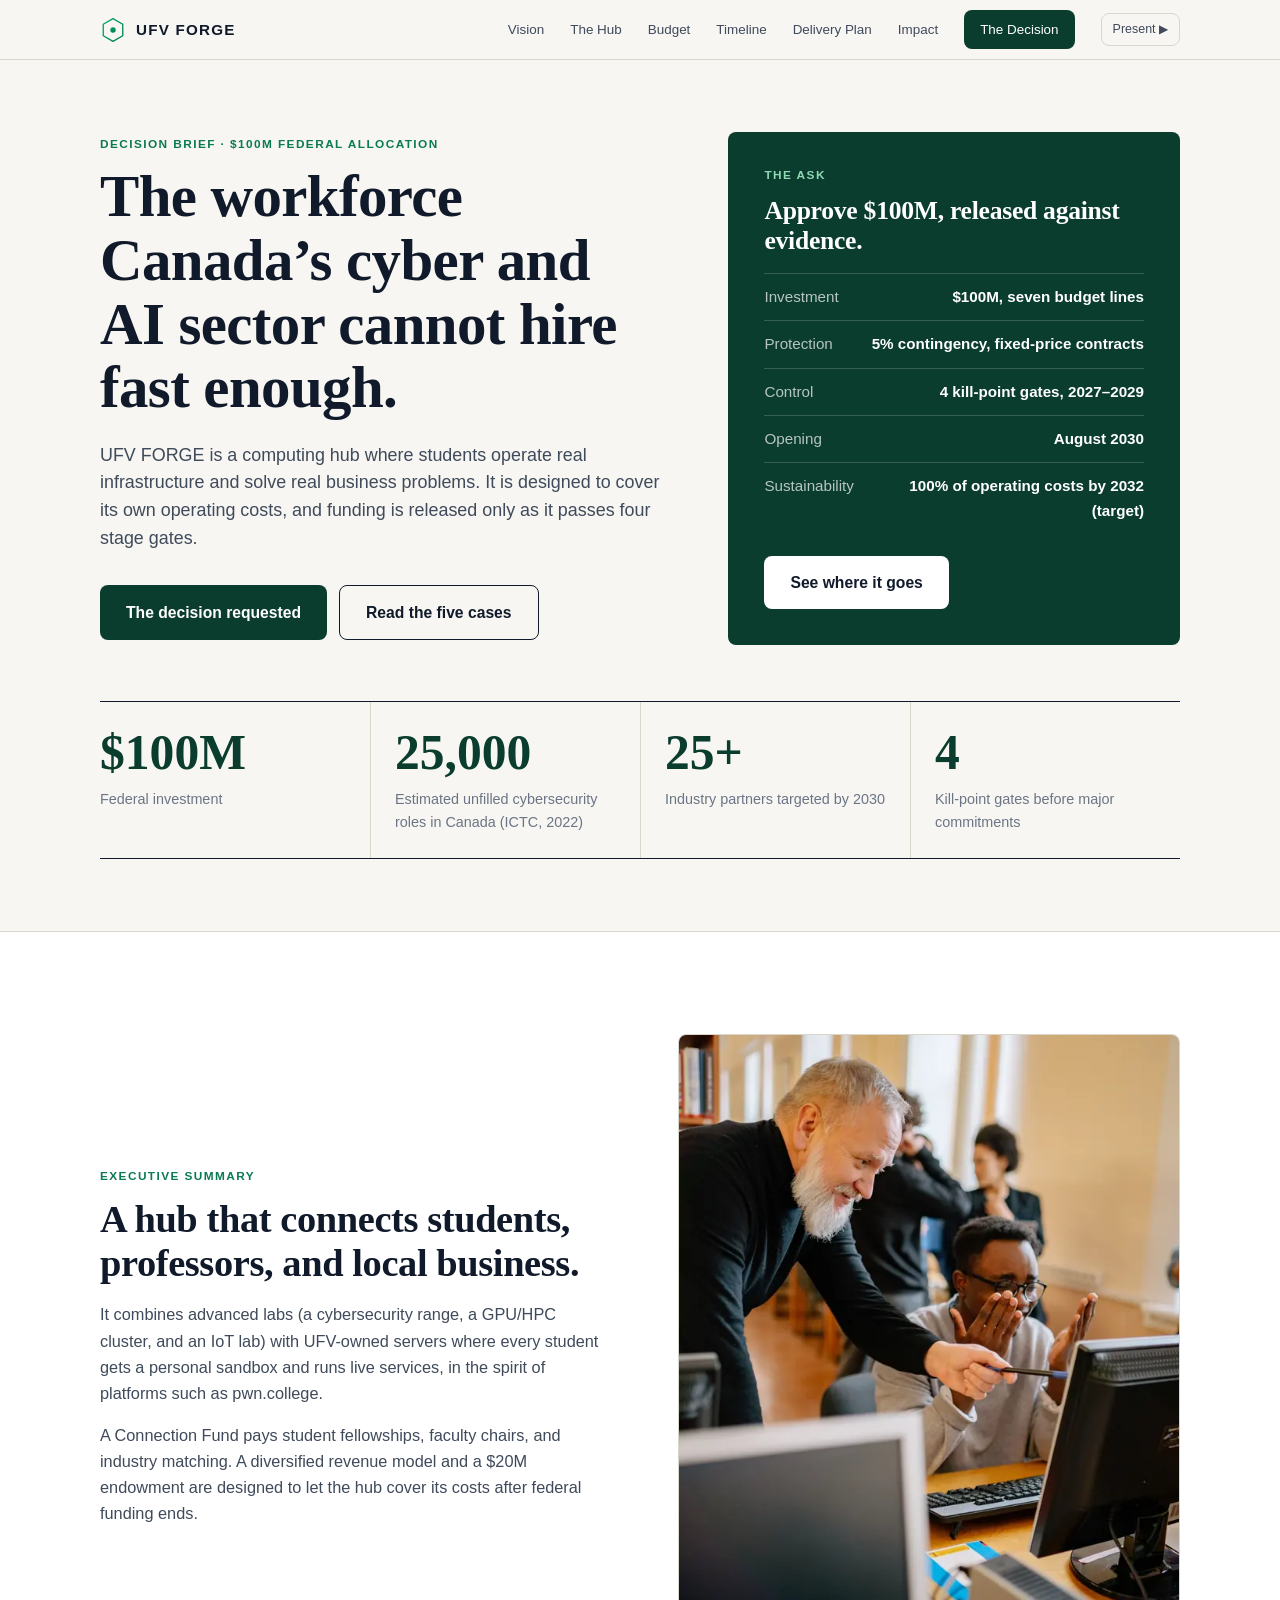
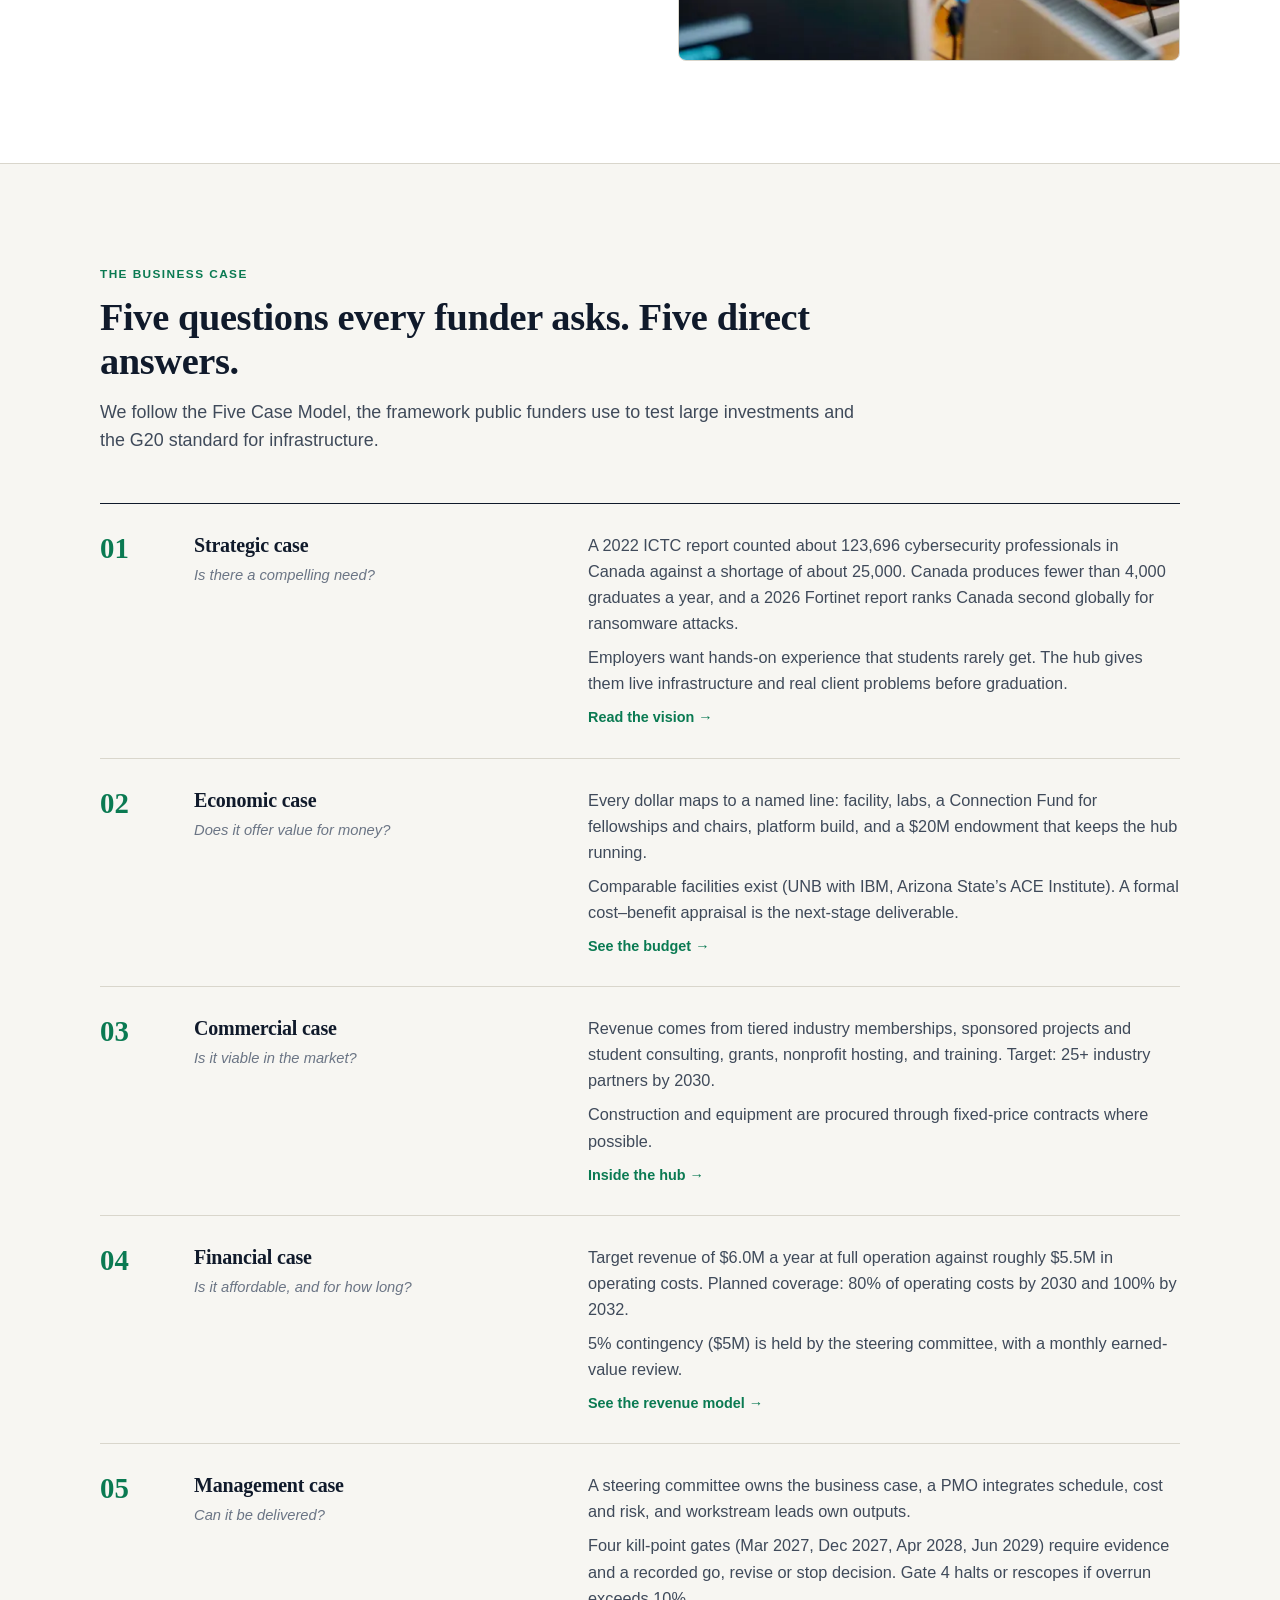
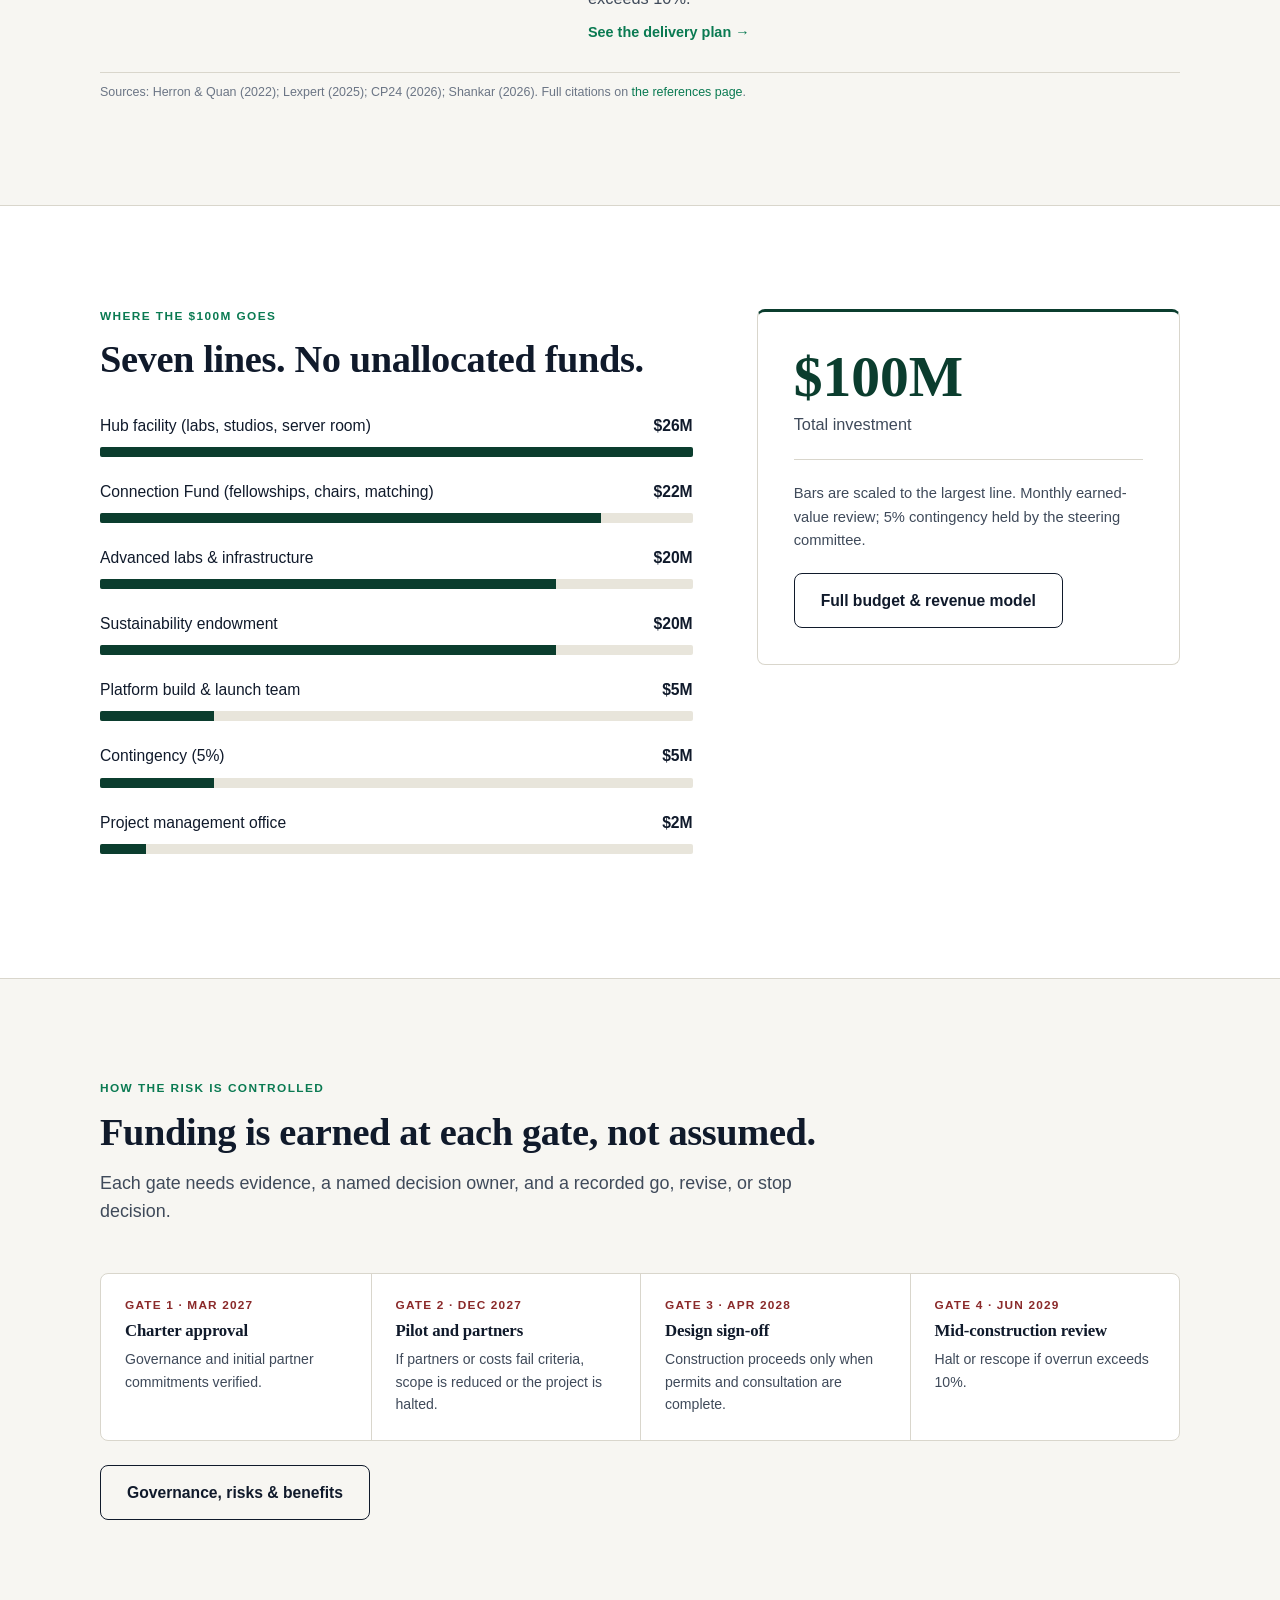
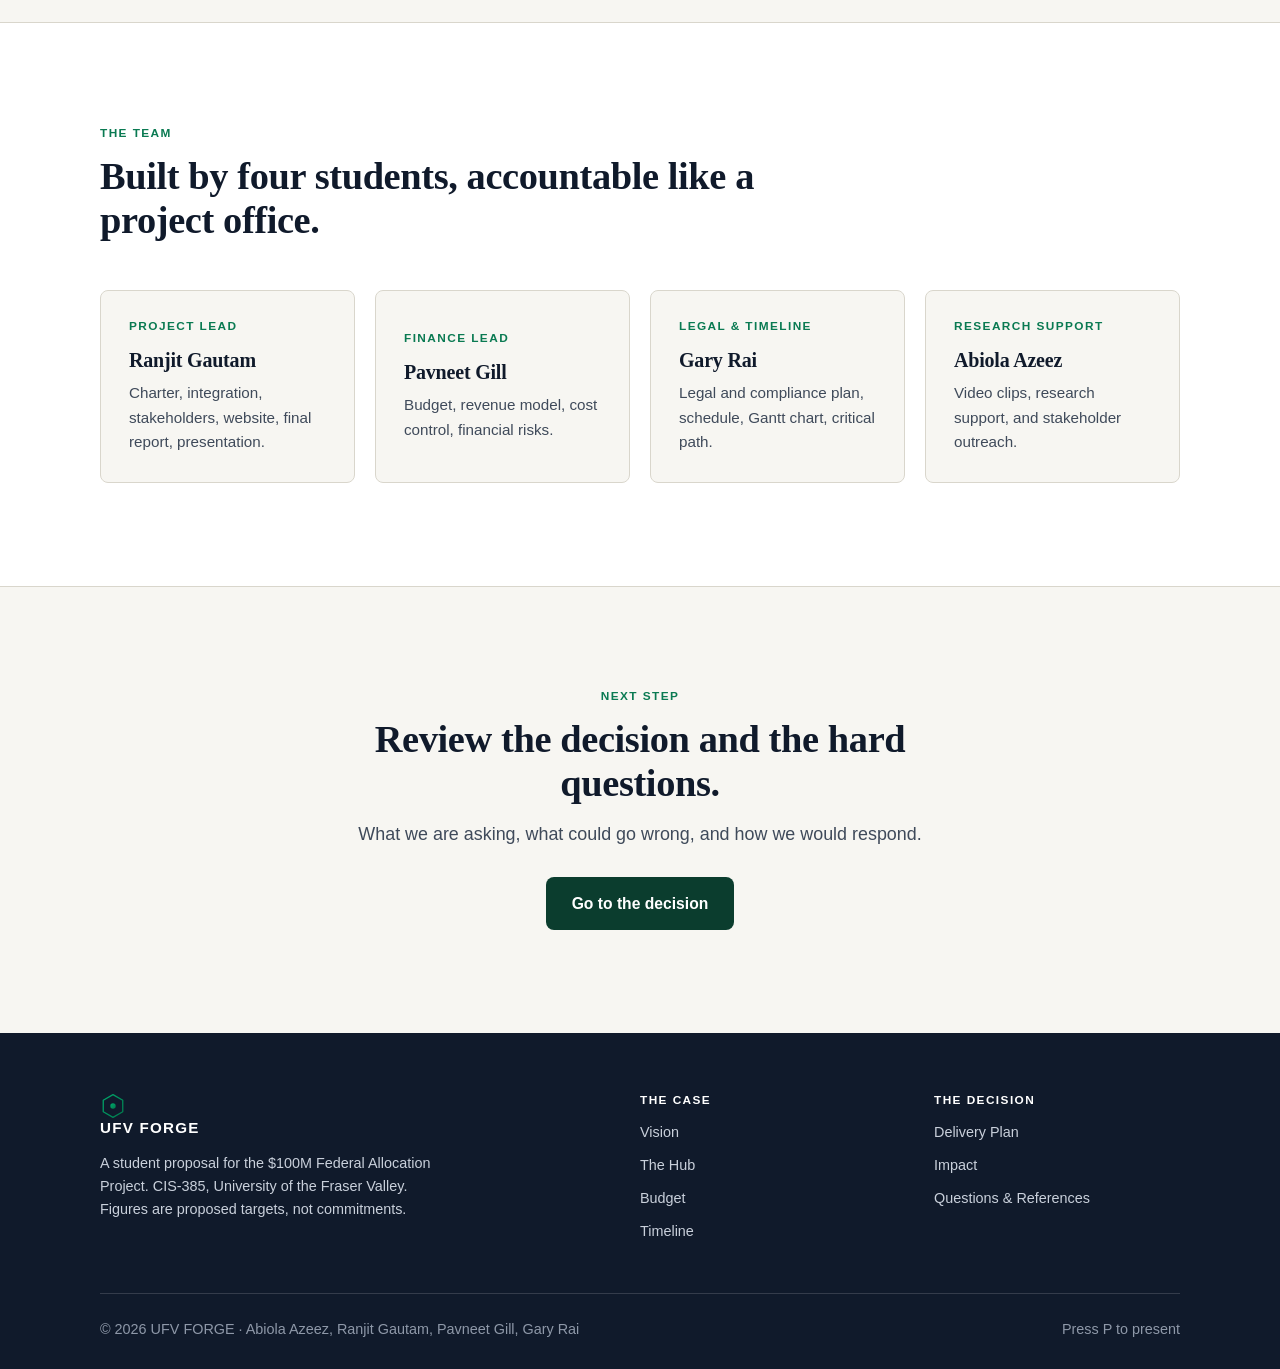
==== index.html @ eca459f6 "Initial commit" ====
<!DOCTYPE html>
<html lang="en">
<head>
  <meta charset="UTF-8" />
  <meta name="viewport" content="width=device-width, initial-scale=1.0" />
  <title>UFV FORGE — A $100M Self-Sustaining Computing Hub</title>
  <meta name="description" content="Decision brief: a $100M self-sustaining computing hub linking students, professors, and business, released against four stage gates." />
  <meta name="theme-color" content="#0b3d2e" />
  <meta property="og:type" content="website" /><meta property="og:title" content="UFV FORGE — A $100M Self-Sustaining Computing Hub" /><meta property="og:description" content="Decision brief: a $100M self-sustaining computing hub linking students, professors, and business, released against four stage gates." />
  <link rel="icon" href="assets/logo.svg" type="image/svg+xml" />
  <noscript><style>.reveal{opacity:1!important;transform:none!important}</style></noscript>
  <link rel="stylesheet" href="assets/styles.css" />
</head>
<body>
  <a class="skip-link" href="#main">Skip to content</a>
  <header class="site-nav">
    <div class="container">
      <a class="brand" href="index.html"><img src="assets/logo.svg" alt="" width="26" height="26" /> UFV FORGE</a>
      <button class="menu-toggle" type="button" aria-label="Open navigation menu" aria-controls="primary-navigation" aria-expanded="false"><span aria-hidden="true">☰</span></button>
      <nav class="nav-links" id="primary-navigation" aria-label="Primary navigation"><a href="vision.html">Vision</a><a href="hub.html">The Hub</a><a href="budget.html">Budget</a><a href="timeline.html">Timeline</a><a href="delivery.html">Delivery Plan</a><a href="impact.html">Impact</a><a href="why.html" class="nav-cta">The Decision</a></nav>
    </div>
  </header>

  <main id="main">
    <section class="hero">
      <div class="container">
        <div class="hero-grid">
          <div class="hero-text reveal">
            <span class="eyebrow">Decision brief · $100M Federal Allocation</span>
            <h1>The workforce Canada’s cyber and AI sector cannot hire fast enough.</h1>
            <p class="lead">UFV FORGE is a computing hub where students operate real infrastructure and solve real business problems. It is designed to cover its own operating costs, and funding is released only as it passes four stage gates.</p>
            <div class="hero-actions"><a href="why.html" class="btn btn-primary">The decision requested</a><a href="#cases" class="btn btn-secondary">Read the five cases</a></div>
          </div>
          <aside class="decision reveal" aria-label="Decision summary">
            <span class="eyebrow">The ask</span>
            <h2>Approve $100M, released against evidence.</h2>
            <dl>
              <div><dt>Investment</dt><dd>$100M, seven budget lines</dd></div>
              <div><dt>Protection</dt><dd>5% contingency, fixed-price contracts</dd></div>
              <div><dt>Control</dt><dd>4 kill-point gates, 2027–2029</dd></div>
              <div><dt>Opening</dt><dd>August 2030</dd></div>
              <div><dt>Sustainability</dt><dd>100% of operating costs by 2032 (target)</dd></div>
            </dl>
            <a href="budget.html" class="btn" style="background:#fff;color:var(--ink)">See where it goes</a>
          </aside>
        </div>
        <div class="figures reveal">
          <div class="fig-item"><b class="fig"><span>$</span><span data-count="100">0</span><span>M</span></b><p>Federal investment</p></div>
          <div class="fig-item"><b class="fig"><span data-count="25">0</span><span>,000</span></b><p>Estimated unfilled cybersecurity roles in Canada (ICTC, 2022)</p></div>
          <div class="fig-item"><b class="fig"><span data-count="25">0</span><span>+</span></b><p>Industry partners targeted by 2030</p></div>
          <div class="fig-item"><b class="fig"><span data-count="4">0</span></b><p>Kill-point gates before major commitments</p></div>
        </div>
      </div>
    </section>

    <section class="section section-alt">
      <div class="container">
        <div class="editorial-split">
          <div class="editorial-text reveal">
            <span class="eyebrow">Executive summary</span>
            <h2>A hub that connects students, professors, and local business.</h2>
            <p>It combines advanced labs (a cybersecurity range, a GPU/HPC cluster, and an IoT lab) with UFV-owned servers where every student gets a personal sandbox and runs live services, in the spirit of platforms such as pwn.college.</p>
            <p>A Connection Fund pays student fellowships, faculty chairs, and industry matching. A diversified revenue model and a $20M endowment are designed to let the hub cover its costs after federal funding ends.</p>
          </div>
          <figure class="editorial-img reveal"><img src="assets/img/hero.jpg" srcset="assets/img/hero-640.webp 640w, assets/img/hero-1200.webp 1200w" sizes="(max-width: 900px) 100vw, 520px" width="1200" height="1800" decoding="async" fetchpriority="high" alt="Professor helping a student at a computer" /></figure>
        </div>
      </div>
    </section>

    <section class="section" id="cases">
      <div class="container">
        <div class="section-header reveal"><span class="eyebrow">The business case</span><h2>Five questions every funder asks. Five direct answers.</h2>
          <p class="lead">We follow the Five Case Model, the framework public funders use to test large investments and the G20 standard for infrastructure.</p></div>
        <div class="cases"><div class="case reveal"><div class="case-n">01</div><div><h3>Strategic case</h3><p class="q">Is there a compelling need?</p></div><div><p>A 2022 ICTC report counted about 123,696 cybersecurity professionals in Canada against a shortage of about 25,000. Canada produces fewer than 4,000 graduates a year, and a 2026 Fortinet report ranks Canada second globally for ransomware attacks.</p><p>Employers want hands-on experience that students rarely get. The hub gives them live infrastructure and real client problems before graduation.</p><a class="more" href="vision.html">Read the vision →</a></div></div><div class="case reveal"><div class="case-n">02</div><div><h3>Economic case</h3><p class="q">Does it offer value for money?</p></div><div><p>Every dollar maps to a named line: facility, labs, a Connection Fund for fellowships and chairs, platform build, and a $20M endowment that keeps the hub running.</p><p>Comparable facilities exist (UNB with IBM, Arizona State’s ACE Institute). A formal cost–benefit appraisal is the next-stage deliverable.</p><a class="more" href="budget.html">See the budget →</a></div></div><div class="case reveal"><div class="case-n">03</div><div><h3>Commercial case</h3><p class="q">Is it viable in the market?</p></div><div><p>Revenue comes from tiered industry memberships, sponsored projects and student consulting, grants, nonprofit hosting, and training. Target: 25+ industry partners by 2030.</p><p>Construction and equipment are procured through fixed-price contracts where possible.</p><a class="more" href="hub.html">Inside the hub →</a></div></div><div class="case reveal"><div class="case-n">04</div><div><h3>Financial case</h3><p class="q">Is it affordable, and for how long?</p></div><div><p>Target revenue of $6.0M a year at full operation against roughly $5.5M in operating costs. Planned coverage: 80% of operating costs by 2030 and 100% by 2032.</p><p>5% contingency ($5M) is held by the steering committee, with a monthly earned-value review.</p><a class="more" href="budget.html#revenue">See the revenue model →</a></div></div><div class="case reveal"><div class="case-n">05</div><div><h3>Management case</h3><p class="q">Can it be delivered?</p></div><div><p>A steering committee owns the business case, a PMO integrates schedule, cost and risk, and workstream leads own outputs.</p><p>Four kill-point gates (Mar 2027, Dec 2027, Apr 2028, Jun 2029) require evidence and a recorded go, revise or stop decision. Gate 4 halts or rescopes if overrun exceeds 10%.</p><a class="more" href="delivery.html">See the delivery plan →</a></div></div></div>
        <p class="src reveal">Sources: Herron &amp; Quan (2022); Lexpert (2025); CP24 (2026); Shankar (2026). Full citations on <a href="why.html#references">the references page</a>.</p>
      </div>
    </section>

    <section class="section section-alt" id="money">
      <div class="container">
        <div class="budget-layout">
          <div><div class="section-header reveal" style="margin-bottom:32px"><span class="eyebrow">Where the $100M goes</span><h2>Seven lines. No unallocated funds.</h2></div><div class="budget-row reveal"><div class="budget-label"><span>Hub facility (labs, studios, server room)</span><span>$26M</span></div><div class="bar-track" aria-hidden="true"><span class="bar-fill" data-val="26"></span></div></div><div class="budget-row reveal"><div class="budget-label"><span>Connection Fund (fellowships, chairs, matching)</span><span>$22M</span></div><div class="bar-track" aria-hidden="true"><span class="bar-fill" data-val="22"></span></div></div><div class="budget-row reveal"><div class="budget-label"><span>Advanced labs &amp; infrastructure</span><span>$20M</span></div><div class="bar-track" aria-hidden="true"><span class="bar-fill" data-val="20"></span></div></div><div class="budget-row reveal"><div class="budget-label"><span>Sustainability endowment</span><span>$20M</span></div><div class="bar-track" aria-hidden="true"><span class="bar-fill" data-val="20"></span></div></div><div class="budget-row reveal"><div class="budget-label"><span>Platform build &amp; launch team</span><span>$5M</span></div><div class="bar-track" aria-hidden="true"><span class="bar-fill" data-val="5"></span></div></div><div class="budget-row reveal"><div class="budget-label"><span>Contingency (5%)</span><span>$5M</span></div><div class="bar-track" aria-hidden="true"><span class="bar-fill" data-val="5"></span></div></div><div class="budget-row reveal"><div class="budget-label"><span>Project management office</span><span>$2M</span></div><div class="bar-track" aria-hidden="true"><span class="bar-fill" data-val="2"></span></div></div></div>
          <aside class="budget-total reveal"><h4>$100M</h4><p>Total investment</p><hr style="border:0;border-top:1px solid var(--rule);margin:22px 0"><p style="font-size:.92rem">Bars are scaled to the largest line. Monthly earned-value review; 5% contingency held by the steering committee.</p><a href="budget.html" class="btn btn-secondary" style="margin-top:20px">Full budget &amp; revenue model</a></aside>
        </div>
      </div>
    </section>

    <section class="section">
      <div class="container">
        <div class="section-header reveal"><span class="eyebrow">How the risk is controlled</span><h2>Funding is earned at each gate, not assumed.</h2><p class="lead">Each gate needs evidence, a named decision owner, and a recorded go, revise, or stop decision.</p></div>
        <div class="gates reveal"><div class="gate"><b>Gate 1 · Mar 2027</b><h3>Charter approval</h3><p>Governance and initial partner commitments verified.</p></div><div class="gate"><b>Gate 2 · Dec 2027</b><h3>Pilot and partners</h3><p>If partners or costs fail criteria, scope is reduced or the project is halted.</p></div><div class="gate"><b>Gate 3 · Apr 2028</b><h3>Design sign-off</h3><p>Construction proceeds only when permits and consultation are complete.</p></div><div class="gate"><b>Gate 4 · Jun 2029</b><h3>Mid-construction review</h3><p>Halt or rescope if overrun exceeds 10%.</p></div></div>
        <p style="margin-top:24px" class="reveal"><a href="delivery.html" class="btn btn-secondary">Governance, risks &amp; benefits</a></p>
      </div>
    </section>

    <section class="section section-alt">
      <div class="container">
        <div class="section-header reveal"><span class="eyebrow">The team</span><h2>Built by four students, accountable like a project office.</h2></div>
        <div class="bento-grid team-grid"><div class="bento-card reveal"><div class="bento-text"><span class="bento-tag">Project Lead</span><h3>Ranjit Gautam</h3><p>Charter, integration, stakeholders, website, final report, presentation.</p></div></div><div class="bento-card reveal"><div class="bento-text"><span class="bento-tag">Finance Lead</span><h3>Pavneet Gill</h3><p>Budget, revenue model, cost control, financial risks.</p></div></div><div class="bento-card reveal"><div class="bento-text"><span class="bento-tag">Legal &amp; Timeline</span><h3>Gary Rai</h3><p>Legal and compliance plan, schedule, Gantt chart, critical path.</p></div></div><div class="bento-card reveal"><div class="bento-text"><span class="bento-tag">Research Support</span><h3>Abiola Azeez</h3><p>Video clips, research support, and stakeholder outreach.</p></div></div></div>
      </div>
    </section>

    <section class="section">
      <div class="container reveal" style="text-align:center;max-width:760px">
        <span class="eyebrow">Next step</span><h2>Review the decision and the hard questions.</h2>
        <p class="lead" style="margin:16px 0 28px">What we are asking, what could go wrong, and how we would respond.</p>
        <a href="why.html" class="btn btn-primary">Go to the decision</a>
      </div>
    </section>
  </main>

  <footer class="site-footer" id="site-footer">
    <div class="container">
      <div class="footer-grid">
        <div><a class="brand" href="index.html" style="margin-bottom:16px"><img src="assets/logo.svg" alt="" width="26" height="26" /> UFV FORGE</a>
          <p style="max-width:340px">A student proposal for the $100M Federal Allocation Project. CIS-385, University of the Fraser Valley. Figures are proposed targets, not commitments.</p></div>
        <div><h4>The Case</h4><a href="vision.html">Vision</a><a href="hub.html">The Hub</a><a href="budget.html">Budget</a><a href="timeline.html">Timeline</a></div>
        <div><h4>The Decision</h4><a href="delivery.html">Delivery Plan</a><a href="impact.html">Impact</a><a href="why.html">Questions &amp; References</a></div>
      </div>
      <div class="footer-bottom"><span>© 2026 UFV FORGE · Abiola Azeez, Ranjit Gautam, Pavneet Gill, Gary Rai</span><span>Press P to present</span></div>
    </div>
  </footer>
  <script src="assets/app.js" defer></script>
</body>
</html>
---- assets/styles.css ----
/* UFV FORGE — institutional funder-brief design system */
:root{--paper:#f7f6f2;--card:#fff;--ink:#101a2b;--ink-2:#3f4a5a;--mute:#6b7585;--rule:#d9d6cc;--green:#0b3d2e;--green-2:#0a7a52;--green-hi:#12a06c;--tint:#e9f1ec;--red:#8a2a2a;
--ufv-green-bright:#0a7a52;--ufv-green-tint:#e9f1ec;--ufv-green-dark:#0b3d2e;--bg:var(--paper);--surface:var(--card);--line:var(--rule);--gray:var(--mute);--green-tint:var(--tint);
--serif:"Iowan Old Style","Palatino Linotype",Palatino,"Book Antiqua",Georgia,serif;--sans:-apple-system,BlinkMacSystemFont,"Segoe UI",Roboto,"Helvetica Neue",Arial,sans-serif;
--container:1160px;--nav-h:60px;--r:8px;--ease:cubic-bezier(.25,1,.5,1)}
*,*::before,*::after{box-sizing:border-box;margin:0;padding:0}
html{-webkit-text-size-adjust:100%;scroll-behavior:smooth;scroll-padding-top:calc(var(--nav-h) + 12px)}
body{font-family:var(--sans);background:var(--paper);color:var(--ink);line-height:1.6;font-size:1.02rem;-webkit-font-smoothing:antialiased;overflow-x:hidden}
img{display:block;max-width:100%;height:auto;object-fit:cover}a{color:var(--green-2);text-decoration:none}button{font:inherit;cursor:pointer;border:0;background:none;color:inherit}
.container{max-width:var(--container);margin-inline:auto;padding-inline:clamp(20px,4vw,40px)}
h1,h2,h3{font-family:var(--serif);font-weight:600;color:var(--ink);letter-spacing:-.01em}
h1{font-size:clamp(2.3rem,4.6vw,3.9rem);line-height:1.08}h2{font-size:clamp(1.7rem,3vw,2.4rem);line-height:1.15}h3{font-size:1.25rem;line-height:1.3}
p{color:var(--ink-2)}.lead{font-size:clamp(1.08rem,1.4vw,1.25rem);color:var(--ink-2);line-height:1.55}
.eyebrow,.bento-tag,.tl-year{display:block;font:700 .74rem/1.2 var(--sans);letter-spacing:.12em;text-transform:uppercase;color:var(--green-2);margin-bottom:14px}
.accent{color:var(--green-2)}
.skip-link{position:absolute;left:16px;top:-60px;z-index:1000;background:var(--ink);color:#fff;padding:10px 16px;border-radius:6px}.skip-link:focus{top:12px}
:focus-visible{outline:3px solid var(--green-hi);outline-offset:3px}
/* nav */
.site-nav{position:fixed;inset:0 0 auto;z-index:800;height:var(--nav-h);background:rgba(247,246,242,.92);backdrop-filter:blur(14px);border-bottom:1px solid var(--rule);display:flex;align-items:center}
.site-nav .container{display:flex;align-items:center;justify-content:space-between;width:100%}
.brand{display:flex;align-items:center;gap:10px;font:700 .95rem var(--sans);letter-spacing:.08em;color:var(--ink)}
.nav-links{display:flex;align-items:center;gap:26px;font-size:.84rem;font-weight:500}
.nav-links a{color:var(--ink-2)}.nav-links a:hover,.nav-links a[aria-current="page"]{color:var(--ink);box-shadow:0 2px 0 var(--green-2)}
.nav-links .nav-cta{color:#fff;background:var(--green);padding:9px 16px;border-radius:var(--r);box-shadow:none}.nav-links .nav-cta:hover{background:var(--green-2)}
.menu-toggle{display:none;font-size:1.4rem}
.present-btn{font-size:.78rem;padding:6px 11px;border:1px solid var(--rule);border-radius:var(--r);color:var(--ink-2)}
@media(max-width:980px){.nav-links{position:fixed;top:var(--nav-h);inset-inline:0;flex-direction:column;align-items:flex-start;gap:0;padding:8px 24px 24px;background:var(--paper);border-bottom:1px solid var(--rule);transform:translateY(-130%);transition:transform .35s var(--ease)}
.nav-links.open{transform:none}.nav-links a{padding:14px 0;width:100%;border-bottom:1px solid var(--rule);font-size:1rem}.nav-links .nav-cta{margin-top:16px;width:auto;text-align:center}.menu-toggle{display:block}.present-btn{display:none}}
/* layout */
.section{padding:clamp(64px,8vw,104px) 0}.section-alt{background:var(--card);border-block:1px solid var(--rule)}
.section-header{max-width:760px;margin:0 0 48px}.section-header .lead{margin-top:16px}
.btn{display:inline-flex;align-items:center;gap:8px;font-weight:600;font-size:.98rem;padding:14px 26px;border-radius:var(--r);transition:background .2s,transform .2s}
.btn-primary{background:var(--green);color:#fff}.btn-primary:hover{background:var(--green-2);transform:translateY(-1px)}
.btn-secondary{border:1px solid var(--ink);color:var(--ink)}.btn-secondary:hover{background:var(--ink);color:#fff}
.hero-actions{display:flex;flex-wrap:wrap;gap:12px}
.hero{padding:calc(var(--nav-h) + 72px) 0 72px}.hero-grid{display:grid;grid-template-columns:1.25fr 1fr;gap:clamp(32px,5vw,72px);align-items:center}
.hero-text .lead{margin:22px 0 32px;max-width:560px}.hero-image{border-radius:var(--r);overflow:hidden;aspect-ratio:4/5;border:1px solid var(--rule)}.hero-image img{width:100%;height:100%}
@media(max-width:900px){.hero-grid{grid-template-columns:1fr}.hero-image{aspect-ratio:16/10}}
/* decision panel */
.decision{background:var(--green);color:#fff;border-radius:var(--r);padding:clamp(24px,3vw,36px)}
.decision .eyebrow{color:#8fd9b7}.decision h2{color:#fff;font-size:1.6rem;margin-bottom:18px}.decision p{color:rgba(255,255,255,.82)}
.decision dl{display:grid;gap:0;margin:18px 0 22px}.decision dl>div{display:flex;justify-content:space-between;gap:16px;padding:11px 0;border-top:1px solid rgba(255,255,255,.18);font-size:.95rem}
.decision dt{color:rgba(255,255,255,.7)}.decision dd{font-weight:600;text-align:right}
/* figures strip */
.figures{display:grid;grid-template-columns:repeat(4,1fr);border-block:1px solid var(--ink);margin-top:56px}
.fig-item{padding:26px 24px 24px 0}.fig-item+.fig-item{padding-left:24px;border-left:1px solid var(--rule)}
.fig{display:block;font:600 clamp(2rem,4vw,3.1rem)/1 var(--serif);color:var(--green);font-variant-numeric:tabular-nums}.fig-item p{margin-top:10px;font-size:.9rem;color:var(--mute)}
@media(max-width:800px){.figures{grid-template-columns:1fr 1fr}.fig-item:nth-child(3){padding-left:0;border-left:0}.fig-item:nth-child(n+3){border-top:1px solid var(--rule)}}
/* five cases */
.cases{display:grid;border-top:1px solid var(--ink)}
.case{display:grid;grid-template-columns:70px 1fr 1.6fr;gap:24px;padding:28px 0;border-bottom:1px solid var(--rule);align-items:start}
.case-n{font:600 1.8rem var(--serif);color:var(--green-2)}.case h3{margin-bottom:6px}.case .q{font-size:.92rem;color:var(--mute);font-style:italic}
.case p+p{margin-top:8px}.case a.more{display:inline-block;margin-top:10px;font-weight:600;font-size:.9rem}
@media(max-width:800px){.case{grid-template-columns:44px 1fr;gap:12px 16px}.case>div:last-child{grid-column:2}}
.src{font-size:.78rem;color:var(--mute);margin-top:10px}
/* split / editorial */
.editorial-split,.split{display:grid;grid-template-columns:1fr 1fr;gap:clamp(32px,6vw,80px);align-items:center}
.editorial-split.reverse .editorial-img{order:-1}.editorial-text p{margin-top:16px}
.editorial-img{border-radius:var(--r);overflow:hidden;aspect-ratio:4/5;border:1px solid var(--rule)}.editorial-img img{width:100%;height:100%}
@media(max-width:900px){.editorial-split,.split{grid-template-columns:1fr}.editorial-split.reverse .editorial-img{order:0}.editorial-img{aspect-ratio:16/10}}
.triad{display:grid;grid-template-columns:repeat(3,1fr);gap:32px}.triad>div{border-top:2px solid var(--green);padding-top:18px}.triad h3{margin-bottom:8px}
@media(max-width:800px){.triad{grid-template-columns:1fr}}
/* cards */
.bento-grid{display:grid;grid-template-columns:repeat(3,1fr);gap:20px}
.bento-card{position:relative;border:1px solid var(--rule);border-radius:var(--r);overflow:hidden;background:var(--card);display:flex;flex-direction:column}
.section-alt .bento-card{background:var(--paper)}
.bento-card.wide{grid-column:span 2;flex-direction:row;align-items:stretch}.bento-card.tall{grid-row:span 2}
.bento-img{width:100%;height:100%;min-height:220px}.bento-card.wide .bento-img{width:46%}
.bento-text{padding:28px;flex:1;display:flex;flex-direction:column;justify-content:center}.bento-text h3{margin-bottom:8px}.bento-text p{font-size:.95rem}
.team-grid{grid-template-columns:repeat(4,1fr)}
@media(max-width:1000px){.team-grid{grid-template-columns:repeat(2,1fr)}}
@media(max-width:900px){.bento-grid{grid-template-columns:1fr}.bento-card.wide{grid-column:auto;flex-direction:column}.bento-card.wide .bento-img{width:100%;height:220px}.bento-card.tall{grid-row:auto;min-height:420px}}
@media(max-width:560px){.team-grid{grid-template-columns:1fr}}
.floating-section{position:relative;border-radius:var(--r);overflow:hidden;min-height:440px;display:flex;align-items:center}
.floating-bg{position:absolute;inset:0;width:100%;height:100%}.floating-section::after{content:"";position:absolute;inset:0;background:linear-gradient(90deg,rgba(11,61,46,.92),rgba(11,61,46,.4) 60%,transparent)}
.floating-content{position:relative;z-index:2;padding:clamp(28px,5vw,56px);max-width:520px;color:#fff}.floating-content h2{color:#fff;margin-bottom:14px}.floating-content p{color:rgba(255,255,255,.88);margin-bottom:26px}.floating-content .btn{background:#fff;color:var(--ink)}
/* stats / budget */
.stats-row{display:flex;flex-wrap:wrap;gap:32px;padding:32px 0;border-block:1px solid var(--rule)}.stat-block{flex:1;min-width:180px}.stat-block h4{font:600 3rem/1 var(--serif);color:var(--green)}
.budget-layout{display:grid;grid-template-columns:1.4fr 1fr;gap:clamp(32px,5vw,64px);align-items:start}
.budget-row{margin-bottom:22px}.budget-label{display:flex;justify-content:space-between;gap:16px;font-size:.98rem;font-weight:500;margin-bottom:9px}.budget-label span:last-child{font-variant-numeric:tabular-nums;font-weight:700}
.bar-track{height:10px;background:#e8e5db;border-radius:2px;overflow:hidden}.bar-fill{display:block;height:100%;width:0;background:var(--green);transition:width 1.2s var(--ease)}
.budget-total{background:var(--card);border:1px solid var(--rule);border-top:3px solid var(--green);padding:36px;border-radius:var(--r);position:sticky;top:calc(var(--nav-h) + 20px)}
.budget-total h4{font:600 3.6rem/1 var(--serif);color:var(--green);margin-bottom:6px}
@media(max-width:900px){.budget-layout{grid-template-columns:1fr}.budget-total{position:static}}
/* timeline + gates */
.timeline-wrap{max-width:780px;position:relative;padding-left:40px}.timeline-wrap::before{content:"";position:absolute;left:11px;top:8px;bottom:8px;width:1px;background:var(--rule)}
.tl-item{position:relative;margin-bottom:40px}.tl-item::before{content:"";position:absolute;left:-36px;top:4px;width:15px;height:15px;border-radius:50%;background:var(--card);border:2px solid var(--green-2)}
.tl-item.kill::before{background:var(--red);border-color:var(--red)}.tl-item h3{margin-bottom:6px}
.tl-tag{display:inline-block;padding:3px 9px;border-radius:4px;background:#f6e6e6;color:var(--red);font:700 .7rem var(--sans);letter-spacing:.06em;text-transform:uppercase;margin-left:8px;vertical-align:middle}
.gates{display:grid;grid-template-columns:repeat(4,1fr);gap:0;border:1px solid var(--rule);border-radius:var(--r);background:var(--card);overflow:hidden}
.gate{padding:24px;border-left:1px solid var(--rule)}.gate:first-child{border-left:0}.gate b{display:block;font:700 .74rem var(--sans);letter-spacing:.1em;text-transform:uppercase;color:var(--red);margin-bottom:8px}.gate h3{font-size:1.05rem;margin-bottom:6px}.gate p{font-size:.88rem}
@media(max-width:900px){.gates{grid-template-columns:1fr 1fr}.gate:nth-child(3){border-left:0}.gate:nth-child(n+3){border-top:1px solid var(--rule)}}
@media(max-width:520px){.gates{grid-template-columns:1fr}.gate{border-left:0;border-top:1px solid var(--rule)}.gate:first-child{border-top:0}}
/* FAQ */
.faq{border-top:1px solid var(--ink)}.faq details{border-bottom:1px solid var(--rule);padding:4px 0}
.faq summary{list-style:none;cursor:pointer;padding:20px 40px 20px 0;font:600 1.2rem/1.35 var(--serif);position:relative}.faq summary::-webkit-details-marker{display:none}
.faq summary::after{content:"+";position:absolute;right:4px;top:16px;font:400 1.6rem var(--sans);color:var(--green-2)}.faq details[open] summary::after{content:"–"}
.faq details>div{padding:0 0 24px;max-width:760px}.faq details p+p{margin-top:10px}
.ask-grid{display:grid;grid-template-columns:repeat(3,1fr);gap:24px;margin-bottom:48px}.ask-grid>div{border-top:2px solid var(--green);padding-top:16px}.ask-grid h4{font:600 clamp(2rem,4vw,2.8rem)/1.1 var(--serif);color:var(--green)}
@media(max-width:700px){.ask-grid{grid-template-columns:1fr}}
.refs p{font-size:.9rem;color:var(--mute);line-height:1.7;padding-left:1.6em;text-indent:-1.6em;margin-bottom:10px}
/* footer */
.site-footer{background:var(--ink);color:#c9d0db;padding:60px 0 28px;font-size:.9rem}.site-footer p{color:#c9d0db}.site-footer .brand{color:#fff}
.footer-grid{display:grid;grid-template-columns:2fr 1fr 1fr;gap:48px;margin-bottom:40px}.footer-grid h4{font:700 .74rem var(--sans);letter-spacing:.12em;text-transform:uppercase;color:#fff;margin-bottom:14px}
.footer-grid a{display:block;color:#c9d0db;margin-bottom:10px}.footer-grid a:hover{color:#fff}
.footer-bottom{border-top:1px solid rgba(255,255,255,.15);padding-top:24px;display:flex;justify-content:space-between;flex-wrap:wrap;gap:12px;color:#8e98a8}
@media(max-width:700px){.footer-grid{grid-template-columns:1fr}}
/* motion + present + print */
.reveal{opacity:0;transform:translateY(18px);transition:opacity .8s var(--ease),transform .8s var(--ease)}.reveal.in{opacity:1;transform:none}
.present .site-nav,.present .site-footer{display:none}.present main>section{min-height:100vh;display:flex;align-items:center}.present main>section>.container{width:100%}.present .reveal{opacity:1;transform:none}
.present-hud{position:fixed;inset:auto 0 0;z-index:900;display:none;align-items:center;gap:16px;padding:10px 20px;background:rgba(16,26,43,.92);color:#fff;font-size:.82rem}.present .present-hud{display:flex}
.present-hud .bar{flex:1;height:3px;background:rgba(255,255,255,.2)}.present-hud i{display:block;height:100%;width:0;background:var(--green-hi);transition:width .3s}.present-hud button{color:#fff;opacity:.8}
@media(prefers-reduced-motion:reduce){html{scroll-behavior:auto}*{transition-duration:.01ms!important}.reveal{opacity:1;transform:none}}
@media print{.site-nav,.present-hud{display:none}.reveal{opacity:1;transform:none}.section{padding:28px 0}.hero{padding-top:20px}}
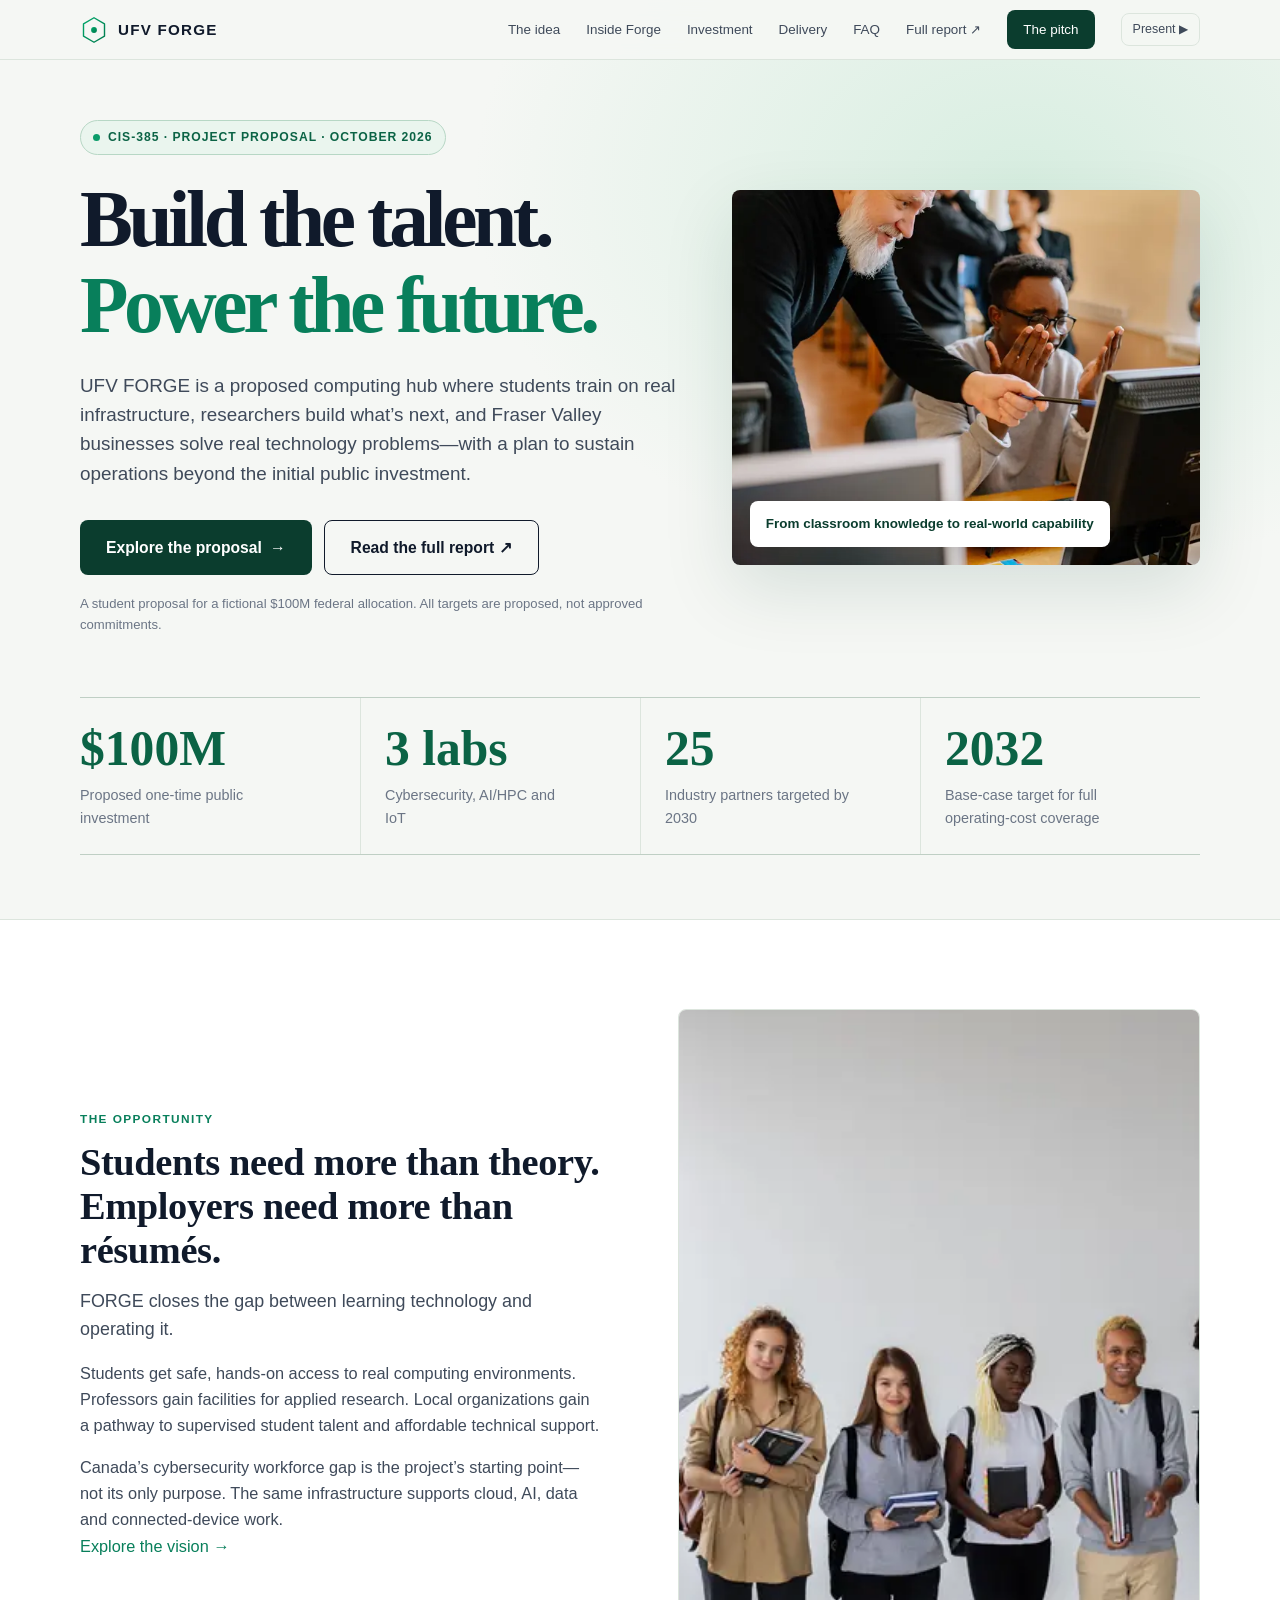
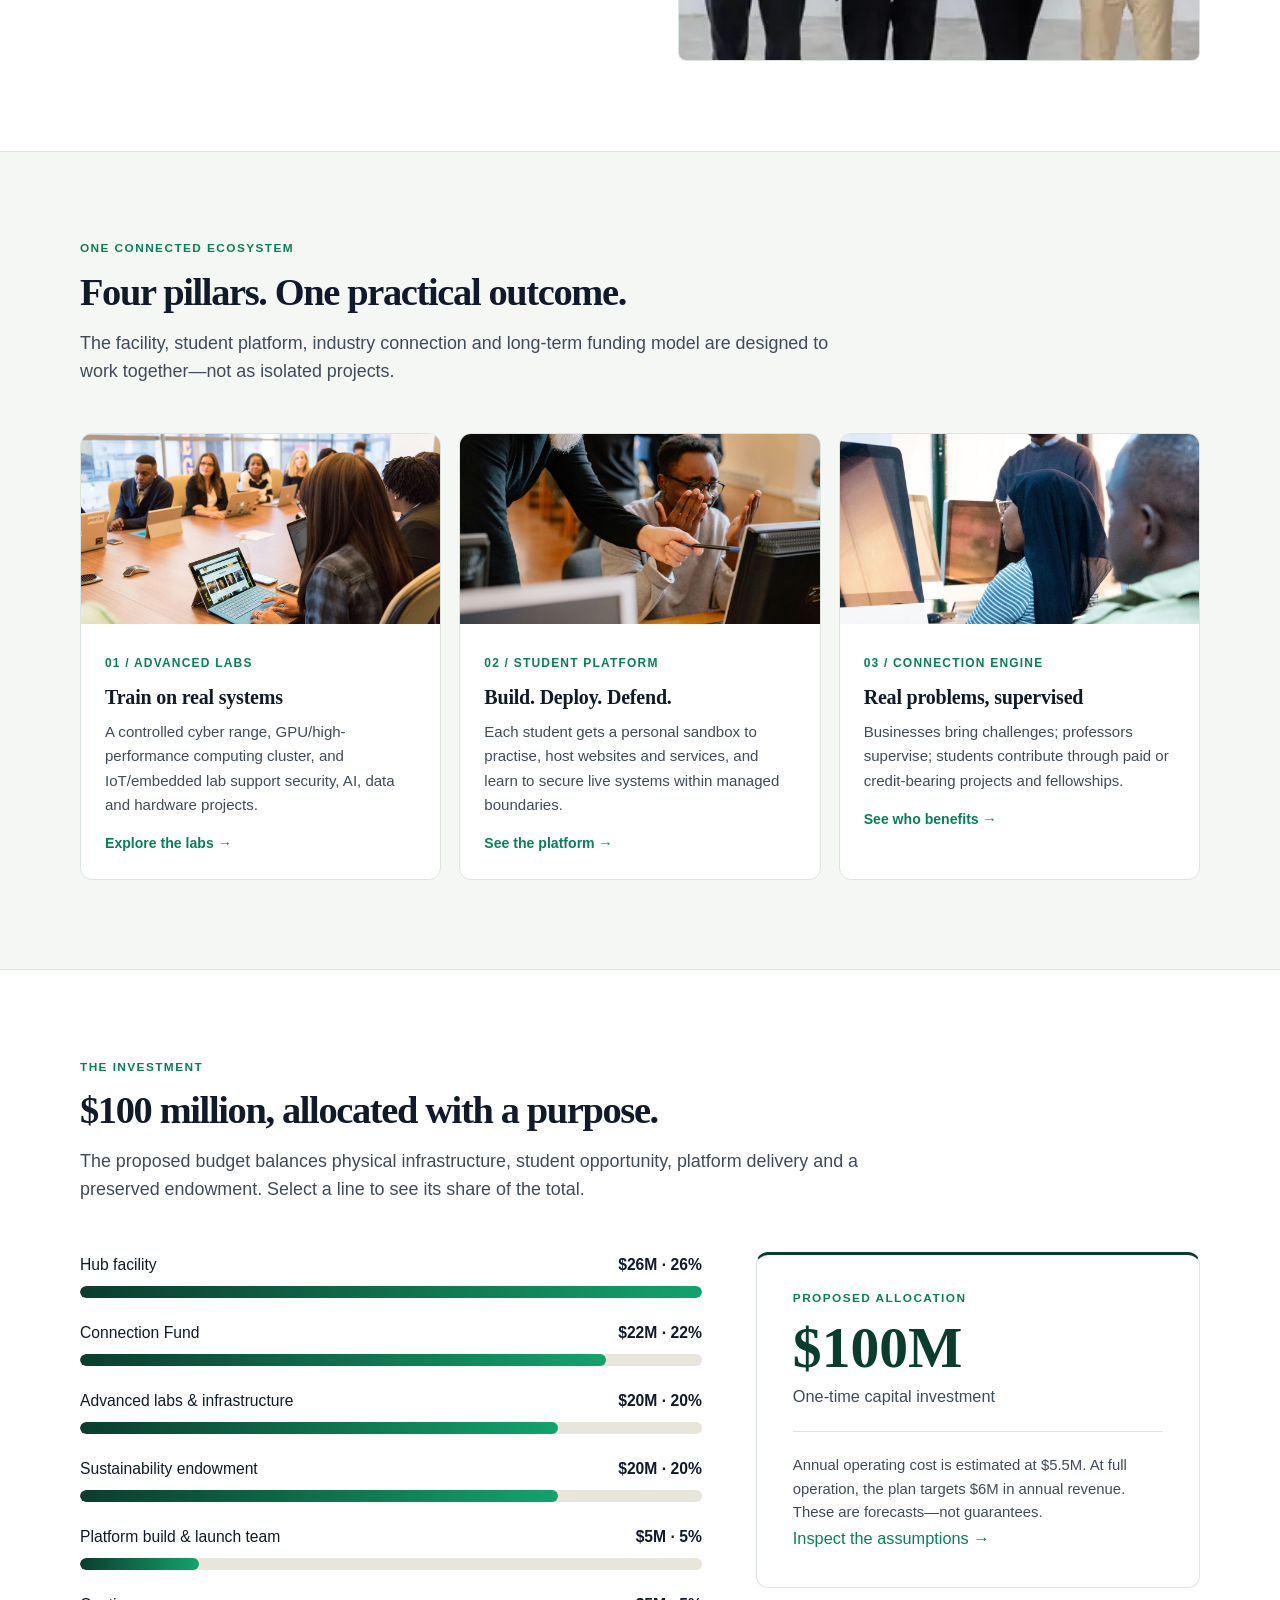
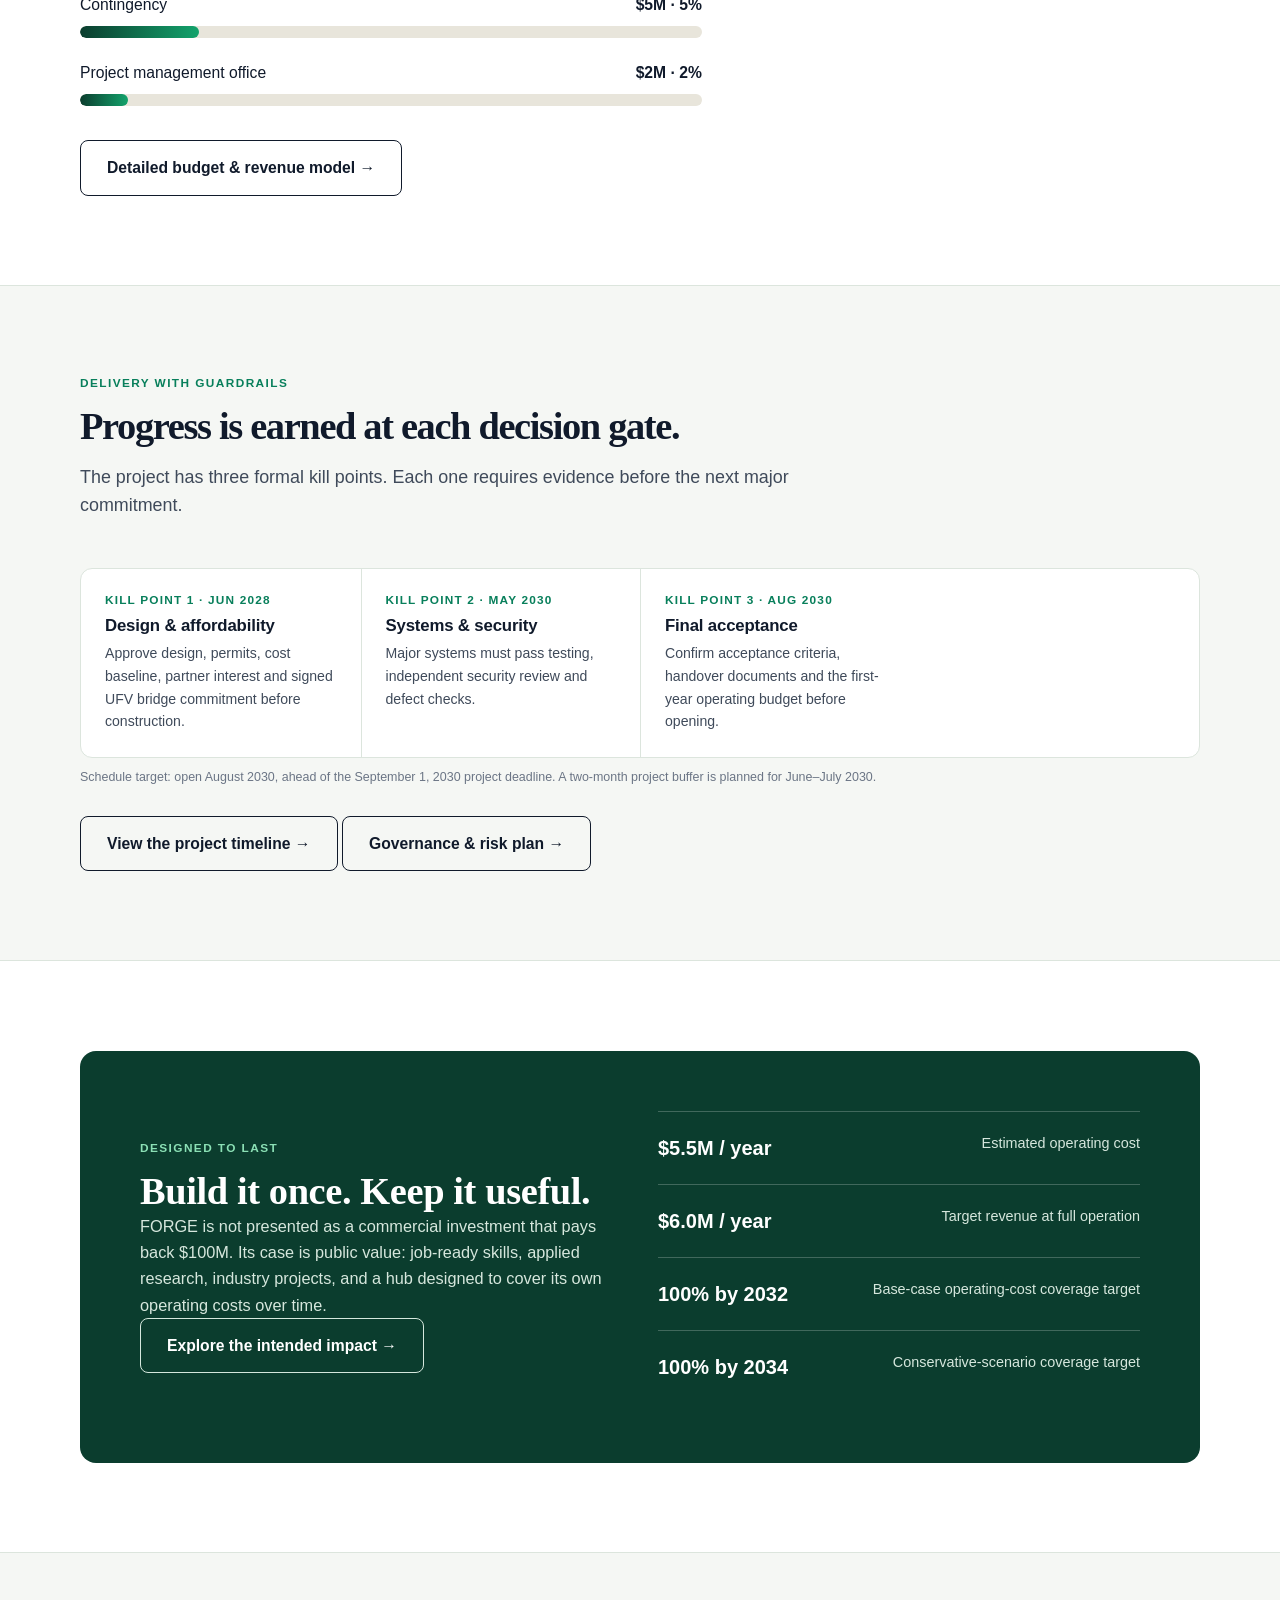
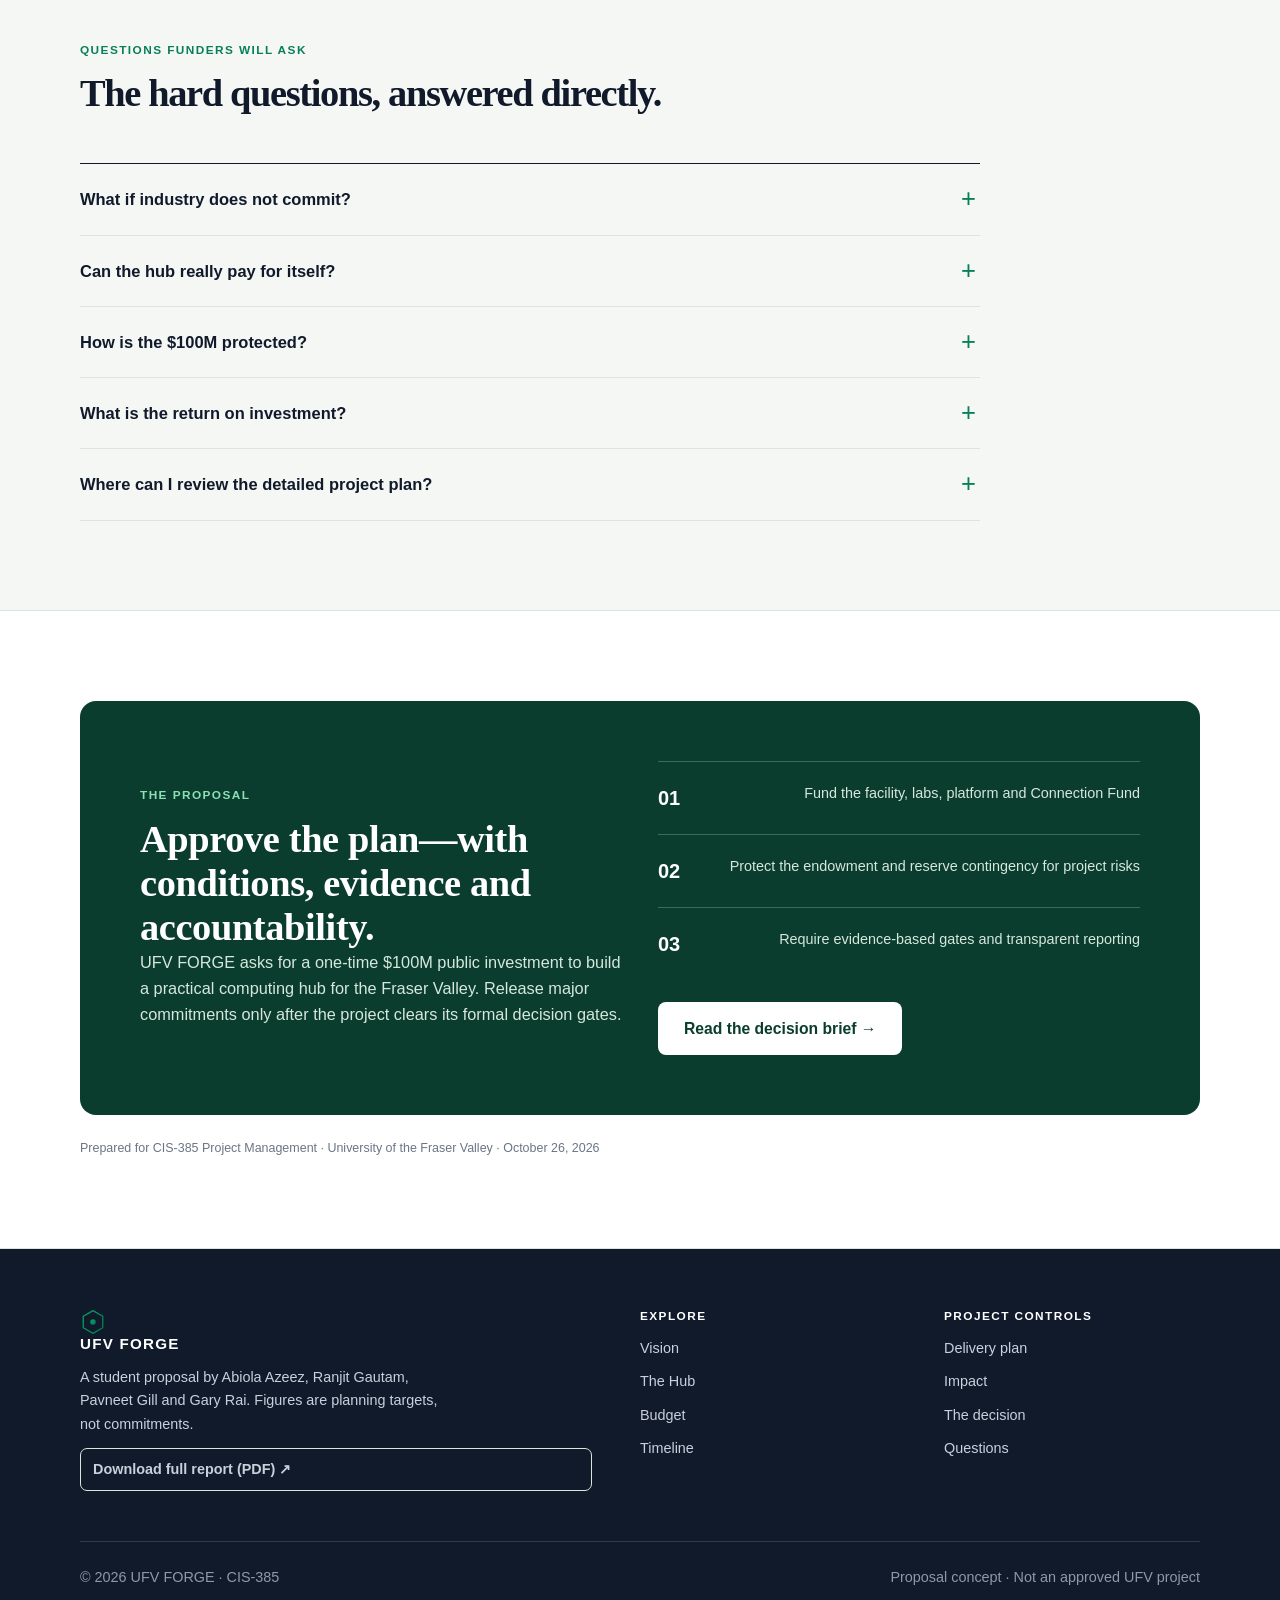
==== commit fc14afd0: "c changed" ====
--- a/index.html
+++ b/index.html
@@ -1,125 +1,121 @@
 <!DOCTYPE html>
 <html lang="en">
 <head>
-  <meta charset="UTF-8" />
-  <meta name="viewport" content="width=device-width, initial-scale=1.0" />
-  <title>UFV FORGE — A $100M Self-Sustaining Computing Hub</title>
-  <meta name="description" content="Decision brief: a $100M self-sustaining computing hub linking students, professors, and business, released against four stage gates." />
-  <meta name="theme-color" content="#0b3d2e" />
-  <meta property="og:type" content="website" /><meta property="og:title" content="UFV FORGE — A $100M Self-Sustaining Computing Hub" /><meta property="og:description" content="Decision brief: a $100M self-sustaining computing hub linking students, professors, and business, released against four stage gates." />
-  <link rel="icon" href="assets/logo.svg" type="image/svg+xml" />
-  <noscript><style>.reveal{opacity:1!important;transform:none!important}</style></noscript>
-  <link rel="stylesheet" href="assets/styles.css" />
+<meta charset="UTF-8"><meta name="viewport" content="width=device-width, initial-scale=1">
+<title>UFV FORGE | Build the talent. Power the future.</title>
+<meta name="description" content="UFV FORGE is a proposed $100 million computing hub connecting students, researchers and Fraser Valley businesses through hands-on technology and real-world projects.">
+<meta name="theme-color" content="#0b3d2e"><link rel="icon" href="assets/logo.svg" type="image/svg+xml">
+<link rel="stylesheet" href="assets/styles.css">
+<style>
+:root{--paper:#f5f7f4;--green:#0b3d2e;--green-2:#087f5b;--rule:#dce5dd;--container:1200px}
+body{background:var(--paper)}.site-nav{background:rgba(245,247,244,.94);border-color:#dce5dd}
+.hero{padding:calc(var(--nav-h) + 60px) 0 64px;background:radial-gradient(ellipse at 80% 20%,#d8eee1 0,transparent 38%),var(--paper)}
+.hero-grid{grid-template-columns:1.12fr .88fr;gap:56px}.hero h1{font-size:clamp(3rem,6.2vw,5.6rem);letter-spacing:-.055em;max-width:780px}.hero .lead{max-width:620px;font-size:1.18rem}.hero-image{aspect-ratio:5/4;position:relative;border:0;box-shadow:0 24px 70px #0b3d2e20}.hero-image img{object-fit:cover}.image-label{position:absolute;left:18px;bottom:18px;background:#fff;color:#0b3d2e;padding:12px 16px;border-radius:8px;font-size:.84rem;font-weight:700;box-shadow:0 6px 24px #0002}
+.pill{display:inline-flex;align-items:center;gap:8px;border:1px solid #b7d7c5;border-radius:100px;padding:7px 12px;color:#0b6345;background:#eaf5ee;font-size:.76rem;font-weight:800;letter-spacing:.08em;text-transform:uppercase;margin-bottom:22px}.pill i{width:7px;height:7px;border-radius:50%;background:#0a9c69}
+.figures{margin-top:62px;border-block-color:#bfcfc4}.fig{color:#0b6345}.fig-item p{max-width:190px}.section-header{max-width:790px}.section-header h2{letter-spacing:-.035em}.feature-grid{display:grid;grid-template-columns:repeat(3,1fr);gap:18px}.feature{background:white;border:1px solid var(--rule);border-radius:12px;overflow:hidden}.feature img{width:100%;height:190px}.feature-body{padding:24px}.feature-num{font-size:.75rem;letter-spacing:.1em;color:var(--green-2);font-weight:800}.feature h3{margin:10px 0}.feature p{font-size:.94rem}.feature a{display:inline-block;margin-top:15px;font-weight:700;font-size:.88rem}
+.pitch-callout{display:grid;grid-template-columns:1fr 1fr;gap:36px;align-items:center;background:#0b3d2e;color:white;border-radius:16px;padding:clamp(28px,5vw,60px)}.pitch-callout h2{color:white}.pitch-callout p{color:#d6e7dd}.pitch-callout .eyebrow{color:#8be0b5}.pitch-callout .btn-secondary{border-color:#d5e8dd;color:white}.pitch-callout .btn-secondary:hover{background:white;color:#0b3d2e}
+.mini-stat{padding:20px 0;border-top:1px solid #ffffff38;display:flex;justify-content:space-between;gap:16px}.mini-stat strong{font-size:1.25rem}.mini-stat span{color:#d6e7dd;text-align:right;font-size:.9rem}
+.budget-layout{gap:54px}.budget-total{border-radius:12px}.budget-row{cursor:default}.bar-fill{background:linear-gradient(90deg,#0b3d2e,#13a36c)}.bar-track{height:12px;border-radius:100px}.bar-fill{border-radius:100px}
+.switcher{display:flex;gap:8px;flex-wrap:wrap;margin:22px 0}.switcher button{padding:10px 15px;border:1px solid var(--rule);border-radius:7px;font-weight:700;color:var(--ink-2)}.switcher button[aria-pressed=true]{background:var(--green);color:white;border-color:var(--green)}.scenario-panel{background:white;border:1px solid var(--rule);border-radius:12px;padding:24px;max-width:790px}.scenario-panel h3{margin-bottom:8px}.scenario-panel .big{font:600 2.4rem var(--serif);color:var(--green)}.scenario-panel p{margin-top:8px}
+.gates{border-radius:12px}.gate{padding:24px}.gate b{color:#087f5b}.gate h3{font-family:var(--sans);font-weight:750}
+.faq{max-width:900px}.faq summary{font-family:var(--sans);font-weight:700;font-size:1.03rem}.faq details>div{max-width:820px}.footer-report{display:inline-flex;margin-top:12px;padding:9px 12px;border:1px solid var(--rule);border-radius:7px;font-weight:700}
+.section{padding:clamp(60px,7vw,92px) 0}
+@media(max-width:900px){.hero-grid{grid-template-columns:1fr}.hero-image{aspect-ratio:16/9}.feature-grid{grid-template-columns:1fr 1fr}.pitch-callout{grid-template-columns:1fr}}
+@media(max-width:600px){.feature-grid{grid-template-columns:1fr}.hero h1{font-size:3rem}.fig-item{padding:20px 12px 20px 0}.fig-item+.fig-item{padding-left:12px}.budget-label{font-size:.88rem}}
+@media(prefers-reduced-motion:reduce){html{scroll-behavior:auto}*,*::before,*::after{animation-duration:.01ms!important;transition-duration:.01ms!important}}
+</style>
 </head>
 <body>
-  <a class="skip-link" href="#main">Skip to content</a>
-  <header class="site-nav">
-    <div class="container">
-      <a class="brand" href="index.html"><img src="assets/logo.svg" alt="" width="26" height="26" /> UFV FORGE</a>
-      <button class="menu-toggle" type="button" aria-label="Open navigation menu" aria-controls="primary-navigation" aria-expanded="false"><span aria-hidden="true">☰</span></button>
-      <nav class="nav-links" id="primary-navigation" aria-label="Primary navigation"><a href="vision.html">Vision</a><a href="hub.html">The Hub</a><a href="budget.html">Budget</a><a href="timeline.html">Timeline</a><a href="delivery.html">Delivery Plan</a><a href="impact.html">Impact</a><a href="why.html" class="nav-cta">The Decision</a></nav>
-    </div>
-  </header>
+<a class="skip-link" href="#main">Skip to content</a>
+<header class="site-nav"><div class="container">
+<a class="brand" href="index.html"><img src="assets/logo.svg" alt="" width="28" height="28"> UFV FORGE</a>
+<button class="menu-toggle" type="button" aria-label="Open navigation menu" aria-controls="primary-navigation" aria-expanded="false"><span aria-hidden="true">☰</span></button>
+<nav class="nav-links" id="primary-navigation" aria-label="Primary navigation">
+<a href="#vision">The idea</a><a href="#hub">Inside Forge</a><a href="#investment">Investment</a><a href="#delivery">Delivery</a><a href="#questions">FAQ</a><a href="assets/UFV-Forge-Full-Report.pdf" target="_blank" rel="noopener">Full report ↗</a><a href="#ask" class="nav-cta">The pitch</a>
+</nav></div></header>
+<main id="main">
+<section class="hero"><div class="container">
+<div class="hero-grid">
+<div class="hero-text reveal">
+<span class="pill"><i></i> CIS-385 · Project proposal · October 2026</span>
+<h1>Build the talent.<br><span class="accent">Power the future.</span></h1>
+<p class="lead">UFV FORGE is a proposed computing hub where students train on real infrastructure, researchers build what’s next, and Fraser Valley businesses solve real technology problems—with a plan to sustain operations beyond the initial public investment.</p>
+<div class="hero-actions"><a href="#ask" class="btn btn-primary">Explore the proposal <span aria-hidden="true">→</span></a><a href="assets/UFV-Forge-Full-Report.pdf" class="btn btn-secondary" target="_blank" rel="noopener">Read the full report ↗</a></div>
+<p style="font-size:.82rem;margin-top:18px;color:var(--mute)">A student proposal for a fictional $100M federal allocation. All targets are proposed, not approved commitments.</p>
+</div>
+<figure class="hero-image reveal"><img src="assets/img/hero.jpg" srcset="assets/img/hero-640.webp 640w, assets/img/hero-1200.webp 1200w" sizes="(max-width:900px) 100vw, 520px" width="1200" height="1800" fetchpriority="high" alt="Students working together at computers in a technology lab"><figcaption class="image-label">From classroom knowledge to real-world capability</figcaption></figure>
+</div>
+<div class="figures reveal">
+<div class="fig-item"><b class="fig">$100M</b><p>Proposed one-time public investment</p></div>
+<div class="fig-item"><b class="fig">3 labs</b><p>Cybersecurity, AI/HPC and IoT</p></div>
+<div class="fig-item"><b class="fig">25</b><p>Industry partners targeted by 2030</p></div>
+<div class="fig-item"><b class="fig">2032</b><p>Base-case target for full operating-cost coverage</p></div>
+</div></div></section>
 
-  <main id="main">
-    <section class="hero">
-      <div class="container">
-        <div class="hero-grid">
-          <div class="hero-text reveal">
-            <span class="eyebrow">Decision brief · $100M Federal Allocation</span>
-            <h1>The workforce Canada’s cyber and AI sector cannot hire fast enough.</h1>
-            <p class="lead">UFV FORGE is a computing hub where students operate real infrastructure and solve real business problems. It is designed to cover its own operating costs, and funding is released only as it passes four stage gates.</p>
-            <div class="hero-actions"><a href="why.html" class="btn btn-primary">The decision requested</a><a href="#cases" class="btn btn-secondary">Read the five cases</a></div>
-          </div>
-          <aside class="decision reveal" aria-label="Decision summary">
-            <span class="eyebrow">The ask</span>
-            <h2>Approve $100M, released against evidence.</h2>
-            <dl>
-              <div><dt>Investment</dt><dd>$100M, seven budget lines</dd></div>
-              <div><dt>Protection</dt><dd>5% contingency, fixed-price contracts</dd></div>
-              <div><dt>Control</dt><dd>4 kill-point gates, 2027–2029</dd></div>
-              <div><dt>Opening</dt><dd>August 2030</dd></div>
-              <div><dt>Sustainability</dt><dd>100% of operating costs by 2032 (target)</dd></div>
-            </dl>
-            <a href="budget.html" class="btn" style="background:#fff;color:var(--ink)">See where it goes</a>
-          </aside>
-        </div>
-        <div class="figures reveal">
-          <div class="fig-item"><b class="fig"><span>$</span><span data-count="100">0</span><span>M</span></b><p>Federal investment</p></div>
-          <div class="fig-item"><b class="fig"><span data-count="25">0</span><span>,000</span></b><p>Estimated unfilled cybersecurity roles in Canada (ICTC, 2022)</p></div>
-          <div class="fig-item"><b class="fig"><span data-count="25">0</span><span>+</span></b><p>Industry partners targeted by 2030</p></div>
-          <div class="fig-item"><b class="fig"><span data-count="4">0</span></b><p>Kill-point gates before major commitments</p></div>
-        </div>
-      </div>
-    </section>
+<section class="section section-alt" id="vision"><div class="container"><div class="editorial-split">
+<div class="editorial-text reveal"><span class="eyebrow">The opportunity</span><h2>Students need more than theory. Employers need more than résumés.</h2>
+<p class="lead">FORGE closes the gap between learning technology and operating it.</p>
+<p>Students get safe, hands-on access to real computing environments. Professors gain facilities for applied research. Local organizations gain a pathway to supervised student talent and affordable technical support.</p>
+<p>Canada’s cybersecurity workforce gap is the project’s starting point—not its only purpose. The same infrastructure supports cloud, AI, data and connected-device work.</p><a class="more" href="vision.html">Explore the vision →</a></div>
+<figure class="editorial-img reveal"><img src="assets/img/community.jpg" srcset="assets/img/community-640.webp 640w, assets/img/community-1200.webp 1200w" sizes="(max-width:900px) 100vw, 520px" width="1200" height="800" loading="lazy" alt="Students and community members collaborating"></figure>
+</div></div></section>
 
-    <section class="section section-alt">
-      <div class="container">
-        <div class="editorial-split">
-          <div class="editorial-text reveal">
-            <span class="eyebrow">Executive summary</span>
-            <h2>A hub that connects students, professors, and local business.</h2>
-            <p>It combines advanced labs (a cybersecurity range, a GPU/HPC cluster, and an IoT lab) with UFV-owned servers where every student gets a personal sandbox and runs live services, in the spirit of platforms such as pwn.college.</p>
-            <p>A Connection Fund pays student fellowships, faculty chairs, and industry matching. A diversified revenue model and a $20M endowment are designed to let the hub cover its costs after federal funding ends.</p>
-          </div>
-          <figure class="editorial-img reveal"><img src="assets/img/hero.jpg" srcset="assets/img/hero-640.webp 640w, assets/img/hero-1200.webp 1200w" sizes="(max-width: 900px) 100vw, 520px" width="1200" height="1800" decoding="async" fetchpriority="high" alt="Professor helping a student at a computer" /></figure>
-        </div>
-      </div>
-    </section>
+<section class="section" id="hub"><div class="container"><div class="section-header reveal"><span class="eyebrow">One connected ecosystem</span><h2>Four pillars. One practical outcome.</h2><p class="lead">The facility, student platform, industry connection and long-term funding model are designed to work together—not as isolated projects.</p></div>
+<div class="feature-grid">
+<article class="feature reveal"><img src="assets/img/industry.jpg" width="1200" height="800" loading="lazy" alt="Technology infrastructure and equipment"><div class="feature-body"><span class="feature-num">01 / ADVANCED LABS</span><h3>Train on real systems</h3><p>A controlled cyber range, GPU/high-performance computing cluster, and IoT/embedded lab support security, AI, data and hardware projects.</p><a href="hub.html">Explore the labs →</a></div></article>
+<article class="feature reveal"><img src="assets/img/hero.jpg" width="1200" height="1800" loading="lazy" alt="Student working at a computer"><div class="feature-body"><span class="feature-num">02 / STUDENT PLATFORM</span><h3>Build. Deploy. Defend.</h3><p>Each student gets a personal sandbox to practise, host websites and services, and learn to secure live systems within managed boundaries.</p><a href="hub.html">See the platform →</a></div></article>
+<article class="feature reveal"><img src="assets/img/professor.jpg" width="1200" height="800" loading="lazy" alt="Faculty member supporting applied learning"><div class="feature-body"><span class="feature-num">03 / CONNECTION ENGINE</span><h3>Real problems, supervised</h3><p>Businesses bring challenges; professors supervise; students contribute through paid or credit-bearing projects and fellowships.</p><a href="impact.html">See who benefits →</a></div></article>
+</div></div></section>
 
-    <section class="section" id="cases">
-      <div class="container">
-        <div class="section-header reveal"><span class="eyebrow">The business case</span><h2>Five questions every funder asks. Five direct answers.</h2>
-          <p class="lead">We follow the Five Case Model, the framework public funders use to test large investments and the G20 standard for infrastructure.</p></div>
-        <div class="cases"><div class="case reveal"><div class="case-n">01</div><div><h3>Strategic case</h3><p class="q">Is there a compelling need?</p></div><div><p>A 2022 ICTC report counted about 123,696 cybersecurity professionals in Canada against a shortage of about 25,000. Canada produces fewer than 4,000 graduates a year, and a 2026 Fortinet report ranks Canada second globally for ransomware attacks.</p><p>Employers want hands-on experience that students rarely get. The hub gives them live infrastructure and real client problems before graduation.</p><a class="more" href="vision.html">Read the vision →</a></div></div><div class="case reveal"><div class="case-n">02</div><div><h3>Economic case</h3><p class="q">Does it offer value for money?</p></div><div><p>Every dollar maps to a named line: facility, labs, a Connection Fund for fellowships and chairs, platform build, and a $20M endowment that keeps the hub running.</p><p>Comparable facilities exist (UNB with IBM, Arizona State’s ACE Institute). A formal cost–benefit appraisal is the next-stage deliverable.</p><a class="more" href="budget.html">See the budget →</a></div></div><div class="case reveal"><div class="case-n">03</div><div><h3>Commercial case</h3><p class="q">Is it viable in the market?</p></div><div><p>Revenue comes from tiered industry memberships, sponsored projects and student consulting, grants, nonprofit hosting, and training. Target: 25+ industry partners by 2030.</p><p>Construction and equipment are procured through fixed-price contracts where possible.</p><a class="more" href="hub.html">Inside the hub →</a></div></div><div class="case reveal"><div class="case-n">04</div><div><h3>Financial case</h3><p class="q">Is it affordable, and for how long?</p></div><div><p>Target revenue of $6.0M a year at full operation against roughly $5.5M in operating costs. Planned coverage: 80% of operating costs by 2030 and 100% by 2032.</p><p>5% contingency ($5M) is held by the steering committee, with a monthly earned-value review.</p><a class="more" href="budget.html#revenue">See the revenue model →</a></div></div><div class="case reveal"><div class="case-n">05</div><div><h3>Management case</h3><p class="q">Can it be delivered?</p></div><div><p>A steering committee owns the business case, a PMO integrates schedule, cost and risk, and workstream leads own outputs.</p><p>Four kill-point gates (Mar 2027, Dec 2027, Apr 2028, Jun 2029) require evidence and a recorded go, revise or stop decision. Gate 4 halts or rescopes if overrun exceeds 10%.</p><a class="more" href="delivery.html">See the delivery plan →</a></div></div></div>
-        <p class="src reveal">Sources: Herron &amp; Quan (2022); Lexpert (2025); CP24 (2026); Shankar (2026). Full citations on <a href="why.html#references">the references page</a>.</p>
-      </div>
-    </section>
+<section class="section section-alt" id="investment"><div class="container"><div class="section-header reveal"><span class="eyebrow">The investment</span><h2>$100 million, allocated with a purpose.</h2><p class="lead">The proposed budget balances physical infrastructure, student opportunity, platform delivery and a preserved endowment. Select a line to see its share of the total.</p></div>
+<div class="budget-layout"><div class="budget-rows">
+<div class="budget-row"><div class="budget-label"><span>Hub facility</span><span>$26M · 26%</span></div><div class="bar-track"><span class="bar-fill" data-val="26"></span></div></div>
+<div class="budget-row"><div class="budget-label"><span>Connection Fund</span><span>$22M · 22%</span></div><div class="bar-track"><span class="bar-fill" data-val="22"></span></div></div>
+<div class="budget-row"><div class="budget-label"><span>Advanced labs &amp; infrastructure</span><span>$20M · 20%</span></div><div class="bar-track"><span class="bar-fill" data-val="20"></span></div></div>
+<div class="budget-row"><div class="budget-label"><span>Sustainability endowment</span><span>$20M · 20%</span></div><div class="bar-track"><span class="bar-fill" data-val="20"></span></div></div>
+<div class="budget-row"><div class="budget-label"><span>Platform build &amp; launch team</span><span>$5M · 5%</span></div><div class="bar-track"><span class="bar-fill" data-val="5"></span></div></div>
+<div class="budget-row"><div class="budget-label"><span>Contingency</span><span>$5M · 5%</span></div><div class="bar-track"><span class="bar-fill" data-val="5"></span></div></div>
+<div class="budget-row"><div class="budget-label"><span>Project management office</span><span>$2M · 2%</span></div><div class="bar-track"><span class="bar-fill" data-val="2"></span></div></div>
+<a href="budget.html" class="btn btn-secondary" style="margin-top:12px">Detailed budget &amp; revenue model →</a>
+</div><aside class="budget-total reveal"><span class="eyebrow">Proposed allocation</span><h4>$100M</h4><p>One-time capital investment</p><hr style="border:0;border-top:1px solid var(--rule);margin:22px 0"><p style="font-size:.93rem">Annual operating cost is estimated at $5.5M. At full operation, the plan targets $6M in annual revenue. These are forecasts—not guarantees.</p><a class="more" href="budget.html#revenue">Inspect the assumptions →</a></aside></div>
+</div></section>
 
-    <section class="section section-alt" id="money">
-      <div class="container">
-        <div class="budget-layout">
-          <div><div class="section-header reveal" style="margin-bottom:32px"><span class="eyebrow">Where the $100M goes</span><h2>Seven lines. No unallocated funds.</h2></div><div class="budget-row reveal"><div class="budget-label"><span>Hub facility (labs, studios, server room)</span><span>$26M</span></div><div class="bar-track" aria-hidden="true"><span class="bar-fill" data-val="26"></span></div></div><div class="budget-row reveal"><div class="budget-label"><span>Connection Fund (fellowships, chairs, matching)</span><span>$22M</span></div><div class="bar-track" aria-hidden="true"><span class="bar-fill" data-val="22"></span></div></div><div class="budget-row reveal"><div class="budget-label"><span>Advanced labs &amp; infrastructure</span><span>$20M</span></div><div class="bar-track" aria-hidden="true"><span class="bar-fill" data-val="20"></span></div></div><div class="budget-row reveal"><div class="budget-label"><span>Sustainability endowment</span><span>$20M</span></div><div class="bar-track" aria-hidden="true"><span class="bar-fill" data-val="20"></span></div></div><div class="budget-row reveal"><div class="budget-label"><span>Platform build &amp; launch team</span><span>$5M</span></div><div class="bar-track" aria-hidden="true"><span class="bar-fill" data-val="5"></span></div></div><div class="budget-row reveal"><div class="budget-label"><span>Contingency (5%)</span><span>$5M</span></div><div class="bar-track" aria-hidden="true"><span class="bar-fill" data-val="5"></span></div></div><div class="budget-row reveal"><div class="budget-label"><span>Project management office</span><span>$2M</span></div><div class="bar-track" aria-hidden="true"><span class="bar-fill" data-val="2"></span></div></div></div>
-          <aside class="budget-total reveal"><h4>$100M</h4><p>Total investment</p><hr style="border:0;border-top:1px solid var(--rule);margin:22px 0"><p style="font-size:.92rem">Bars are scaled to the largest line. Monthly earned-value review; 5% contingency held by the steering committee.</p><a href="budget.html" class="btn btn-secondary" style="margin-top:20px">Full budget &amp; revenue model</a></aside>
-        </div>
-      </div>
-    </section>
+<section class="section" id="delivery"><div class="container"><div class="section-header reveal"><span class="eyebrow">Delivery with guardrails</span><h2>Progress is earned at each decision gate.</h2><p class="lead">The project has three formal kill points. Each one requires evidence before the next major commitment.</p></div>
+<div class="gates reveal">
+<div class="gate"><b>Kill point 1 · Jun 2028</b><h3>Design &amp; affordability</h3><p>Approve design, permits, cost baseline, partner interest and signed UFV bridge commitment before construction.</p></div>
+<div class="gate"><b>Kill point 2 · May 2030</b><h3>Systems &amp; security</h3><p>Major systems must pass testing, independent security review and defect checks.</p></div>
+<div class="gate"><b>Kill point 3 · Aug 2030</b><h3>Final acceptance</h3><p>Confirm acceptance criteria, handover documents and the first-year operating budget before opening.</p></div>
+</div><p class="src reveal">Schedule target: open August 2030, ahead of the September 1, 2030 project deadline. A two-month project buffer is planned for June–July 2030.</p>
+<div style="margin-top:28px" class="reveal"><a href="timeline.html" class="btn btn-secondary">View the project timeline →</a> <a href="delivery.html" class="btn btn-secondary">Governance &amp; risk plan →</a></div>
+</div></section>
 
-    <section class="section">
-      <div class="container">
-        <div class="section-header reveal"><span class="eyebrow">How the risk is controlled</span><h2>Funding is earned at each gate, not assumed.</h2><p class="lead">Each gate needs evidence, a named decision owner, and a recorded go, revise, or stop decision.</p></div>
-        <div class="gates reveal"><div class="gate"><b>Gate 1 · Mar 2027</b><h3>Charter approval</h3><p>Governance and initial partner commitments verified.</p></div><div class="gate"><b>Gate 2 · Dec 2027</b><h3>Pilot and partners</h3><p>If partners or costs fail criteria, scope is reduced or the project is halted.</p></div><div class="gate"><b>Gate 3 · Apr 2028</b><h3>Design sign-off</h3><p>Construction proceeds only when permits and consultation are complete.</p></div><div class="gate"><b>Gate 4 · Jun 2029</b><h3>Mid-construction review</h3><p>Halt or rescope if overrun exceeds 10%.</p></div></div>
-        <p style="margin-top:24px" class="reveal"><a href="delivery.html" class="btn btn-secondary">Governance, risks &amp; benefits</a></p>
-      </div>
-    </section>
+<section class="section section-alt"><div class="container"><div class="pitch-callout reveal"><div><span class="eyebrow">Designed to last</span><h2>Build it once. Keep it useful.</h2><p>FORGE is not presented as a commercial investment that pays back $100M. Its case is public value: job-ready skills, applied research, industry projects, and a hub designed to cover its own operating costs over time.</p><a href="impact.html" class="btn btn-secondary">Explore the intended impact →</a></div><div>
+<div class="mini-stat"><strong>$5.5M / year</strong><span>Estimated operating cost</span></div>
+<div class="mini-stat"><strong>$6.0M / year</strong><span>Target revenue at full operation</span></div>
+<div class="mini-stat"><strong>100% by 2032</strong><span>Base-case operating-cost coverage target</span></div>
+<div class="mini-stat"><strong>100% by 2034</strong><span>Conservative-scenario coverage target</span></div>
+</div></div></div></section>
 
-    <section class="section section-alt">
-      <div class="container">
-        <div class="section-header reveal"><span class="eyebrow">The team</span><h2>Built by four students, accountable like a project office.</h2></div>
-        <div class="bento-grid team-grid"><div class="bento-card reveal"><div class="bento-text"><span class="bento-tag">Project Lead</span><h3>Ranjit Gautam</h3><p>Charter, integration, stakeholders, website, final report, presentation.</p></div></div><div class="bento-card reveal"><div class="bento-text"><span class="bento-tag">Finance Lead</span><h3>Pavneet Gill</h3><p>Budget, revenue model, cost control, financial risks.</p></div></div><div class="bento-card reveal"><div class="bento-text"><span class="bento-tag">Legal &amp; Timeline</span><h3>Gary Rai</h3><p>Legal and compliance plan, schedule, Gantt chart, critical path.</p></div></div><div class="bento-card reveal"><div class="bento-text"><span class="bento-tag">Research Support</span><h3>Abiola Azeez</h3><p>Video clips, research support, and stakeholder outreach.</p></div></div></div>
-      </div>
-    </section>
+<section class="section" id="questions"><div class="container"><div class="section-header reveal"><span class="eyebrow">Questions funders will ask</span><h2>The hard questions, answered directly.</h2></div>
+<div class="faq reveal">
+<details><summary>What if industry does not commit?</summary><div><p>Kill point 1 requires at least 10 partners committed. The team plans to pilot the platform early and recruit partners before construction. If demand or costs fail the criteria, the project can be redirected or stopped.</p></div></details>
+<details><summary>Can the hub really pay for itself?</summary><div><p>The target is $6M in annual revenue against about $5.5M in annual operating costs at full operation. The plan stages growth: the base case targets full coverage by 2032; the conservative case by 2034. The conservative ramp-up forecast includes a $6.6M cumulative shortfall.</p><p>A written UFV bridge commitment of up to $7M is a condition before kill point 1. Project contingency cannot cover operating deficits.</p></div></details>
+<details><summary>How is the $100M protected?</summary><div><p>Proposed controls include fixed-price contracts where possible, monthly earned-value reviews, steering committee approval for contingency spending, and three formal go/no-go kill points. A cost performance index below 0.90 triggers a formal review.</p></div></details>
+<details><summary>What is the return on investment?</summary><div><p>This is a public-value proposal, not a commercial payback investment. At a projected $0.5M annual surplus, a simple $100M payback would take about 200 years. The intended return is practical training, research capacity, industry collaboration and long-term operating sustainability.</p></div></details>
+<details><summary>Where can I review the detailed project plan?</summary><div><p>The full 18-page project charter and management pre-plan includes the detailed budget, revenue assumptions, stakeholders, work breakdown structure, technical and legal requirements, schedule, risk register and references.</p><a class="btn btn-primary" href="assets/UFV-Forge-Full-Report.pdf" target="_blank" rel="noopener">Open the full report ↗</a></div></details>
+</div></div></section>
 
-    <section class="section">
-      <div class="container reveal" style="text-align:center;max-width:760px">
-        <span class="eyebrow">Next step</span><h2>Review the decision and the hard questions.</h2>
-        <p class="lead" style="margin:16px 0 28px">What we are asking, what could go wrong, and how we would respond.</p>
-        <a href="why.html" class="btn btn-primary">Go to the decision</a>
-      </div>
-    </section>
-  </main>
-
-  <footer class="site-footer" id="site-footer">
-    <div class="container">
-      <div class="footer-grid">
-        <div><a class="brand" href="index.html" style="margin-bottom:16px"><img src="assets/logo.svg" alt="" width="26" height="26" /> UFV FORGE</a>
-          <p style="max-width:340px">A student proposal for the $100M Federal Allocation Project. CIS-385, University of the Fraser Valley. Figures are proposed targets, not commitments.</p></div>
-        <div><h4>The Case</h4><a href="vision.html">Vision</a><a href="hub.html">The Hub</a><a href="budget.html">Budget</a><a href="timeline.html">Timeline</a></div>
-        <div><h4>The Decision</h4><a href="delivery.html">Delivery Plan</a><a href="impact.html">Impact</a><a href="why.html">Questions &amp; References</a></div>
-      </div>
-      <div class="footer-bottom"><span>© 2026 UFV FORGE · Abiola Azeez, Ranjit Gautam, Pavneet Gill, Gary Rai</span><span>Press P to present</span></div>
-    </div>
-  </footer>
-  <script src="assets/app.js" defer></script>
-</body>
-</html>
+<section class="section section-alt" id="ask"><div class="container"><div class="pitch-callout reveal"><div><span class="eyebrow">The proposal</span><h2>Approve the plan—with conditions, evidence and accountability.</h2><p>UFV FORGE asks for a one-time $100M public investment to build a practical computing hub for the Fraser Valley. Release major commitments only after the project clears its formal decision gates.</p></div><div>
+<div class="mini-stat"><strong>01</strong><span>Fund the facility, labs, platform and Connection Fund</span></div>
+<div class="mini-stat"><strong>02</strong><span>Protect the endowment and reserve contingency for project risks</span></div>
+<div class="mini-stat"><strong>03</strong><span>Require evidence-based gates and transparent reporting</span></div>
+<a href="why.html" class="btn btn-primary" style="margin-top:22px;background:#fff;color:#0b3d2e">Read the decision brief →</a>
+</div></div><p class="src" style="margin-top:24px">Prepared for CIS-385 Project Management · University of the Fraser Valley · October 26, 2026</p></div></section>
+</main>
+<footer class="site-footer"><div class="container"><div class="footer-grid">
+<div><a class="brand" href="index.html"><img src="assets/logo.svg" alt="" width="26" height="26"> UFV FORGE</a><p style="max-width:360px;margin-top:14px">A student proposal by Abiola Azeez, Ranjit Gautam, Pavneet Gill and Gary Rai. Figures are planning targets, not commitments.</p><a class="footer-report" href="assets/UFV-Forge-Full-Report.pdf" target="_blank" rel="noopener">Download full report (PDF) ↗</a></div>
+<div><h4>Explore</h4><a href="vision.html">Vision</a><a href="hub.html">The Hub</a><a href="budget.html">Budget</a><a href="timeline.html">Timeline</a></div>
+<div><h4>Project controls</h4><a href="delivery.html">Delivery plan</a><a href="impact.html">Impact</a><a href="why.html">The decision</a><a href="#questions">Questions</a></div>
+</div><div class="footer-bottom"><span>© 2026 UFV FORGE · CIS-385</span><span>Proposal concept · Not an approved UFV project</span></div></div></footer>
+<script src="assets/app.js" defer></script>
+</body></html>
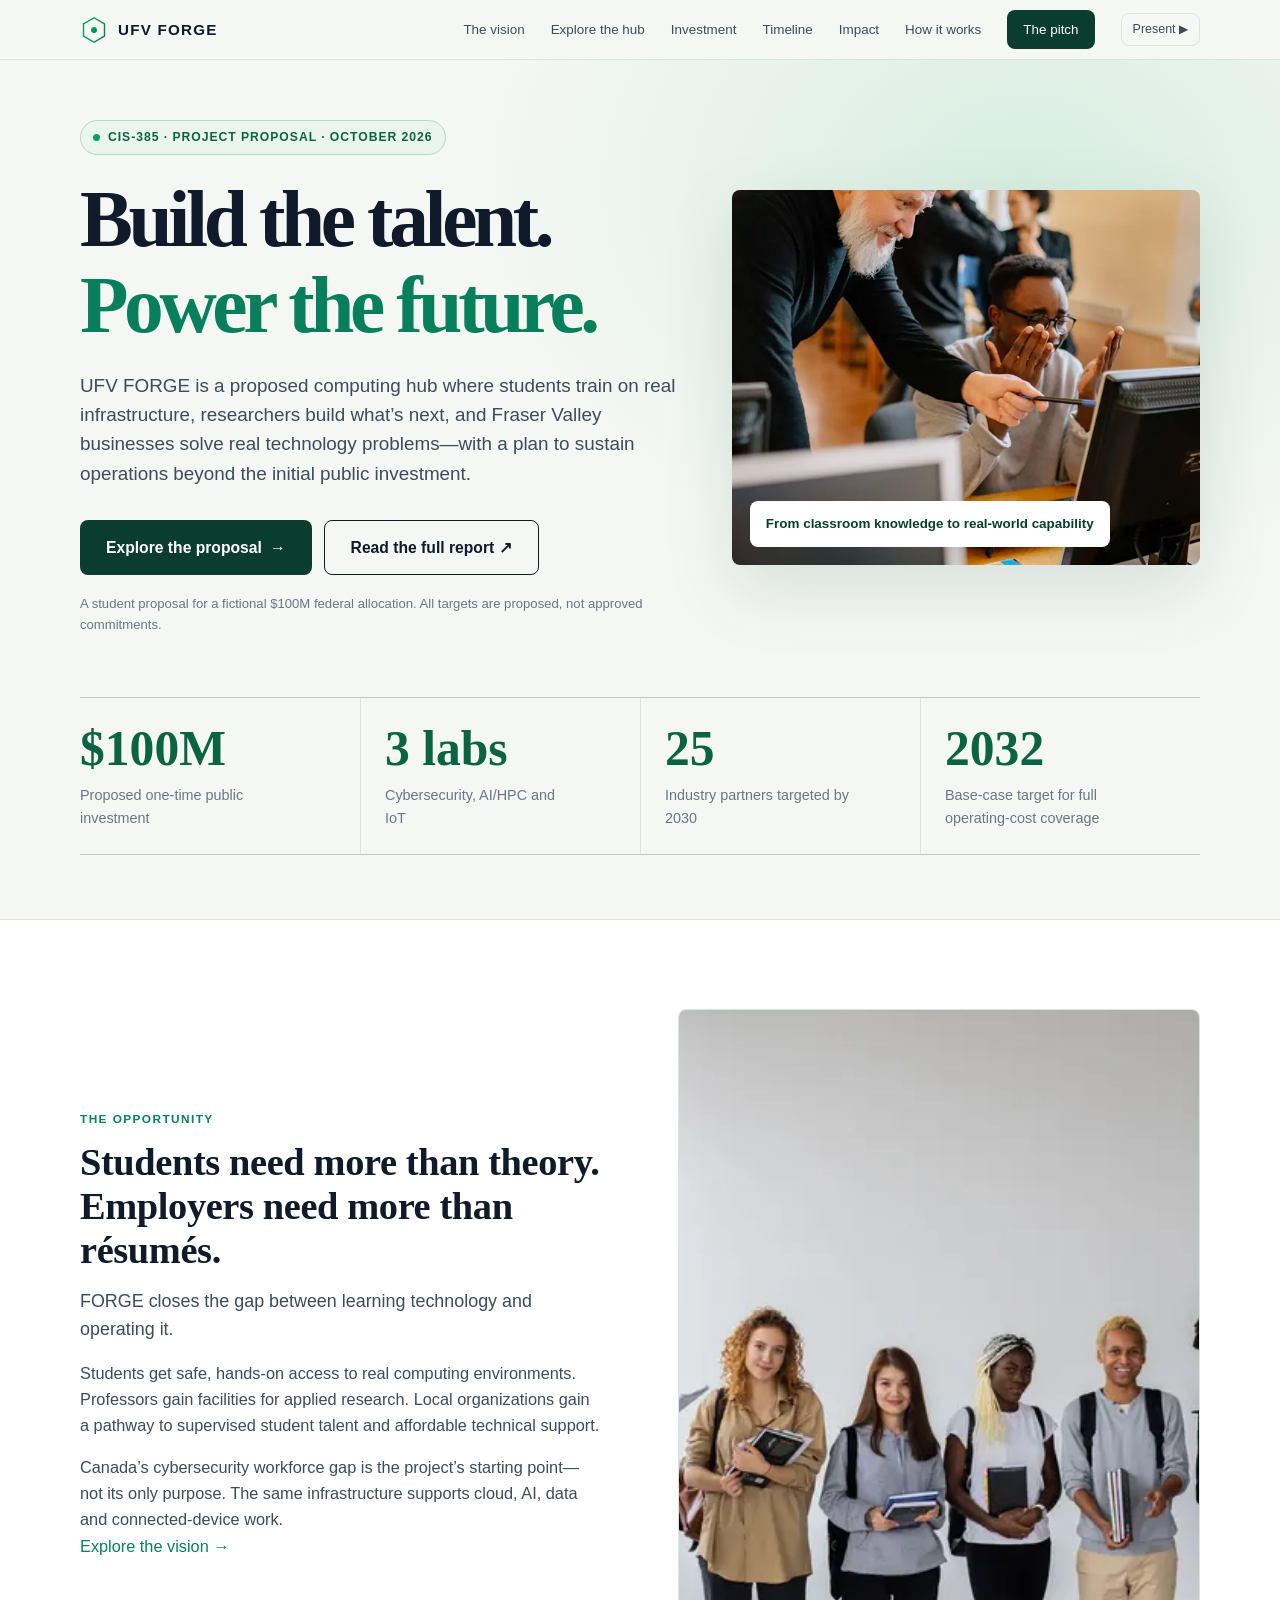
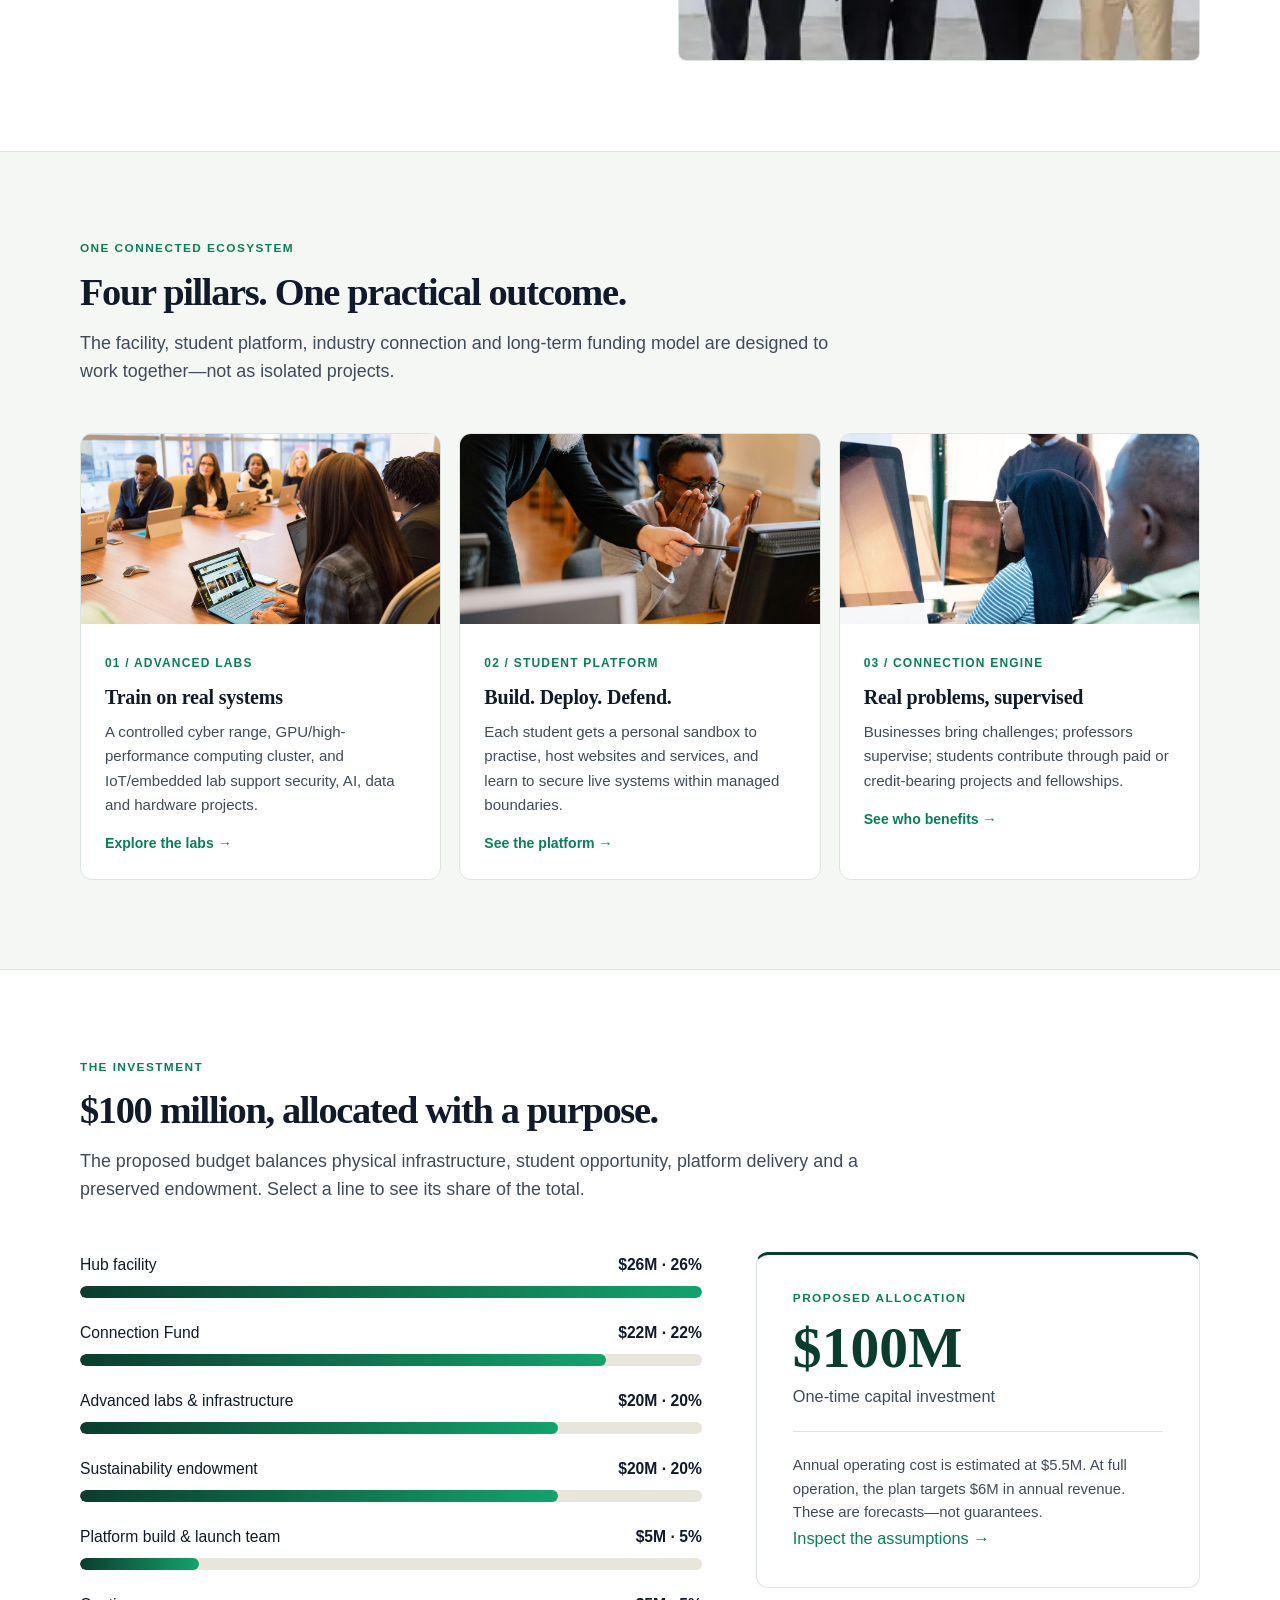
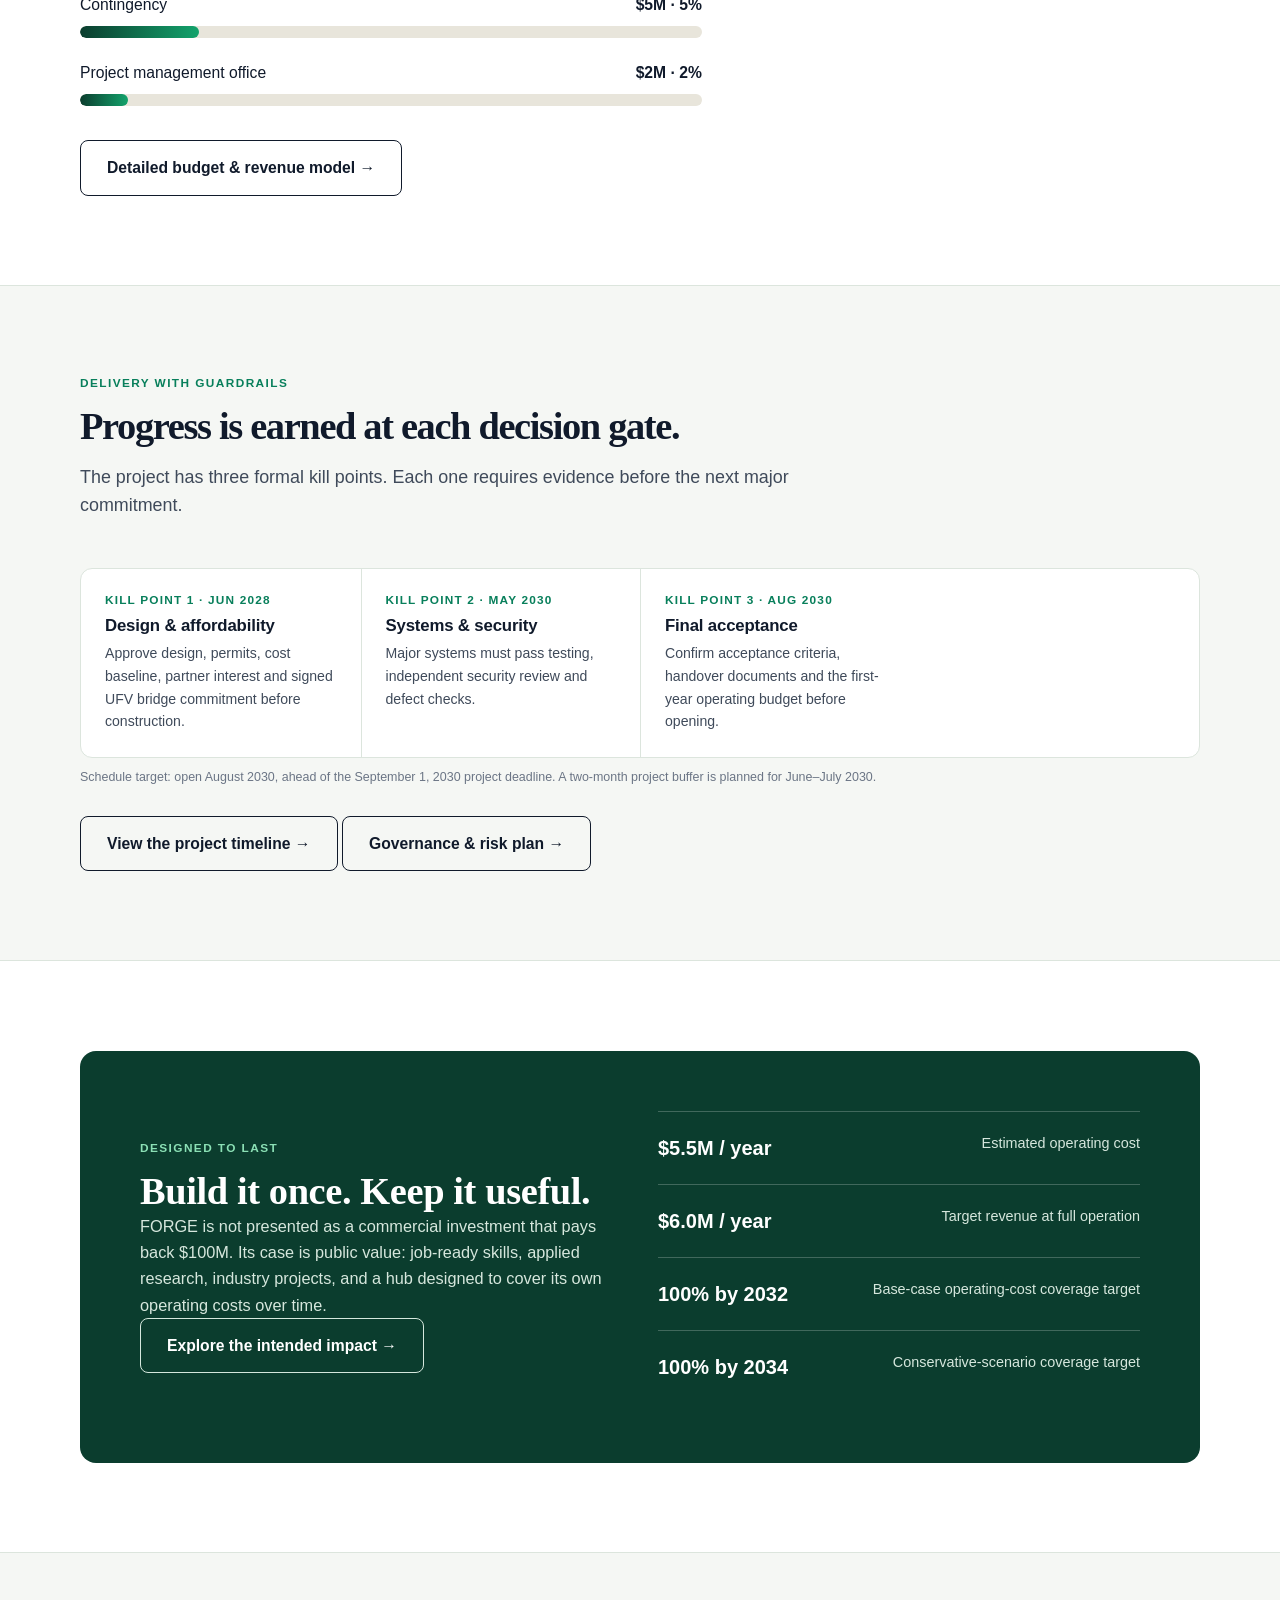
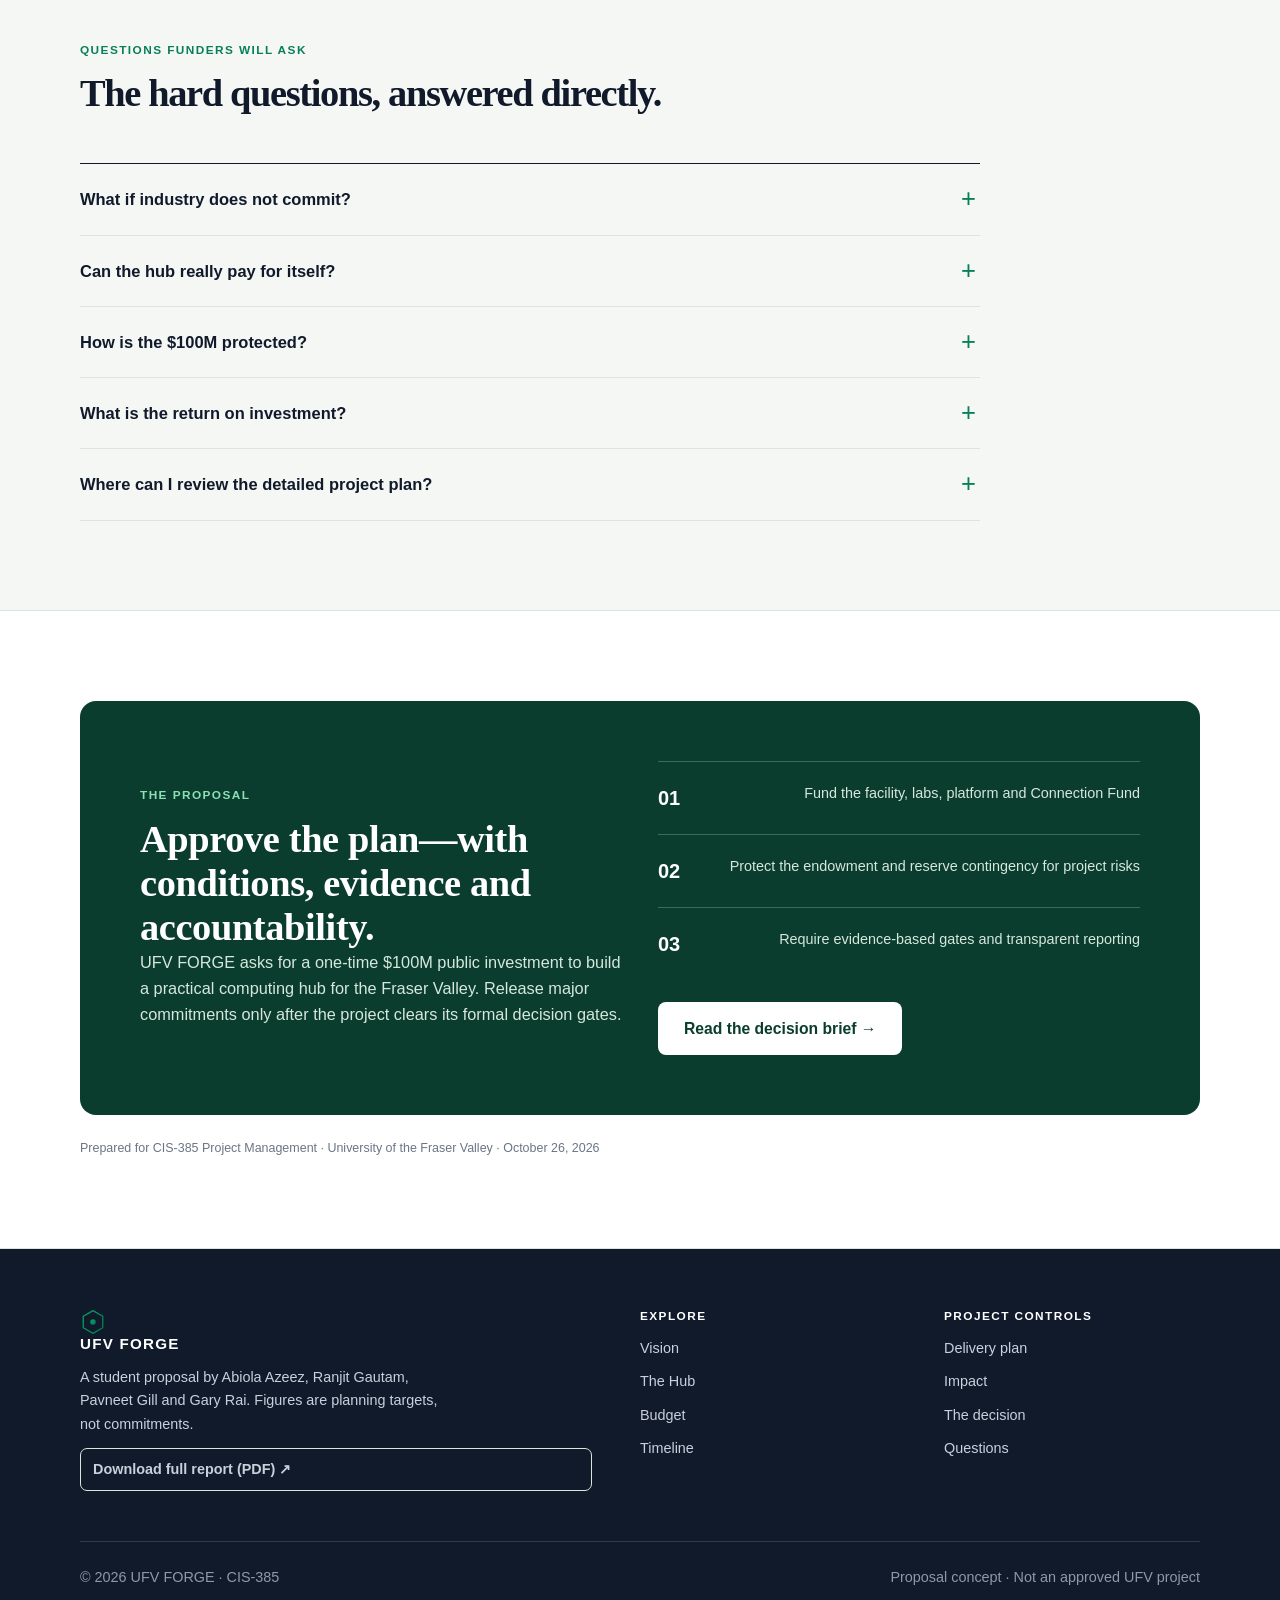
==== commit 53ea0bb5: "new change version3 new updates" ====
--- a/index.html
+++ b/index.html
@@ -31,7 +31,7 @@
 <a class="brand" href="index.html"><img src="assets/logo.svg" alt="" width="28" height="28"> UFV FORGE</a>
 <button class="menu-toggle" type="button" aria-label="Open navigation menu" aria-controls="primary-navigation" aria-expanded="false"><span aria-hidden="true">☰</span></button>
 <nav class="nav-links" id="primary-navigation" aria-label="Primary navigation">
-<a href="#vision">The idea</a><a href="#hub">Inside Forge</a><a href="#investment">Investment</a><a href="#delivery">Delivery</a><a href="#questions">FAQ</a><a href="assets/UFV-Forge-Full-Report.pdf" target="_blank" rel="noopener">Full report ↗</a><a href="#ask" class="nav-cta">The pitch</a>
+<a href="vision.html">The vision</a><a href="hub.html">Explore the hub</a><a href="budget.html">Investment</a><a href="timeline.html">Timeline</a><a href="impact.html">Impact</a><a href="delivery.html">How it works</a><a href="why.html" class="nav-cta">The pitch</a>
 </nav></div></header>
 <main id="main">
 <section class="hero"><div class="container">
@@ -102,7 +102,7 @@
 <details><summary>Can the hub really pay for itself?</summary><div><p>The target is $6M in annual revenue against about $5.5M in annual operating costs at full operation. The plan stages growth: the base case targets full coverage by 2032; the conservative case by 2034. The conservative ramp-up forecast includes a $6.6M cumulative shortfall.</p><p>A written UFV bridge commitment of up to $7M is a condition before kill point 1. Project contingency cannot cover operating deficits.</p></div></details>
 <details><summary>How is the $100M protected?</summary><div><p>Proposed controls include fixed-price contracts where possible, monthly earned-value reviews, steering committee approval for contingency spending, and three formal go/no-go kill points. A cost performance index below 0.90 triggers a formal review.</p></div></details>
 <details><summary>What is the return on investment?</summary><div><p>This is a public-value proposal, not a commercial payback investment. At a projected $0.5M annual surplus, a simple $100M payback would take about 200 years. The intended return is practical training, research capacity, industry collaboration and long-term operating sustainability.</p></div></details>
-<details><summary>Where can I review the detailed project plan?</summary><div><p>The full 18-page project charter and management pre-plan includes the detailed budget, revenue assumptions, stakeholders, work breakdown structure, technical and legal requirements, schedule, risk register and references.</p><a class="btn btn-primary" href="assets/UFV-Forge-Full-Report.pdf" target="_blank" rel="noopener">Open the full report ↗</a></div></details>
+<details><summary>Where can I review the detailed project plan?</summary><div><p>The full 18-page project charter and management pre-plan includes the detailed budget, revenue assumptions, stakeholders, work breakdown structure, technical and legal requirements, schedule and risk register.</p><a class="btn btn-primary" href="assets/UFV-Forge-Full-Report.pdf" target="_blank" rel="noopener">Open the full report ↗</a></div></details>
 </div></div></section>
 
 <section class="section section-alt" id="ask"><div class="container"><div class="pitch-callout reveal"><div><span class="eyebrow">The proposal</span><h2>Approve the plan—with conditions, evidence and accountability.</h2><p>UFV FORGE asks for a one-time $100M public investment to build a practical computing hub for the Fraser Valley. Release major commitments only after the project clears its formal decision gates.</p></div><div>
--- a/assets/styles.css
+++ b/assets/styles.css
@@ -112,3 +112,6 @@
 .present-hud .bar{flex:1;height:3px;background:rgba(255,255,255,.2)}.present-hud i{display:block;height:100%;width:0;background:var(--green-hi);transition:width .3s}.present-hud button{color:#fff;opacity:.8}
 @media(prefers-reduced-motion:reduce){html{scroll-behavior:auto}*{transition-duration:.01ms!important}.reveal{opacity:1;transform:none}}
 @media print{.site-nav,.present-hud{display:none}.reveal{opacity:1;transform:none}.section{padding:28px 0}.hero{padding-top:20px}}
+
+/* Pitch-page refinements */
+.tabs{display:flex;gap:8px;flex-wrap:wrap;margin:24px 0 18px}.tabs [role="tab"]{border:1px solid var(--line);background:transparent;color:var(--ink);padding:10px 16px;border-radius:999px;font:600 .95rem var(--sans);cursor:pointer}.tabs [role="tab"][aria-selected="true"]{background:var(--ufv-green, var(--green-2));color:#fff;border-color:transparent}.tab-panel{display:none;border:1px solid var(--line);border-radius:14px;padding:clamp(22px,4vw,38px);background:#fff;max-width:900px}.tab-panel.active{display:block}.feature-card,.metric-card{padding:26px;border:1px solid var(--line);border-radius:14px;background:#fff}.feature-card h2,.feature-card h3{margin:12px 0}.feature-card ul{padding-left:20px}.metric-card strong{font-size:2.4rem;font-family:var(--serif);color:var(--green-2)}.metric-card p{margin-top:8px}.timeline-list{max-width:900px;margin:30px 0 38px;border-left:2px solid var(--line);padding-left:26px}.tl-item{position:relative;padding:0 0 30px 8px}.tl-item:before{content:"";position:absolute;left:-34px;top:4px;width:12px;height:12px;border-radius:50%;background:var(--green-2);box-shadow:0 0 0 5px var(--paper, #fff)}.tl-item h2{font-size:1.45rem;margin:4px 0 8px}.budget-row p{margin:7px 0 12px;color:var(--gray);font-size:.94rem}.section-dark{background:var(--green-2);color:#fff;padding:76px 0}.section-dark .lead{color:rgba(255,255,255,.82)}.btn-light{display:inline-block;background:#fff;color:var(--green-2);padding:12px 20px;border-radius:6px;font-weight:700;text-decoration:none}@media(max-width:640px){.timeline-list{padding-left:20px}.tl-item:before{left:-28px}.tabs [role="tab"]{padding:9px 12px}}
